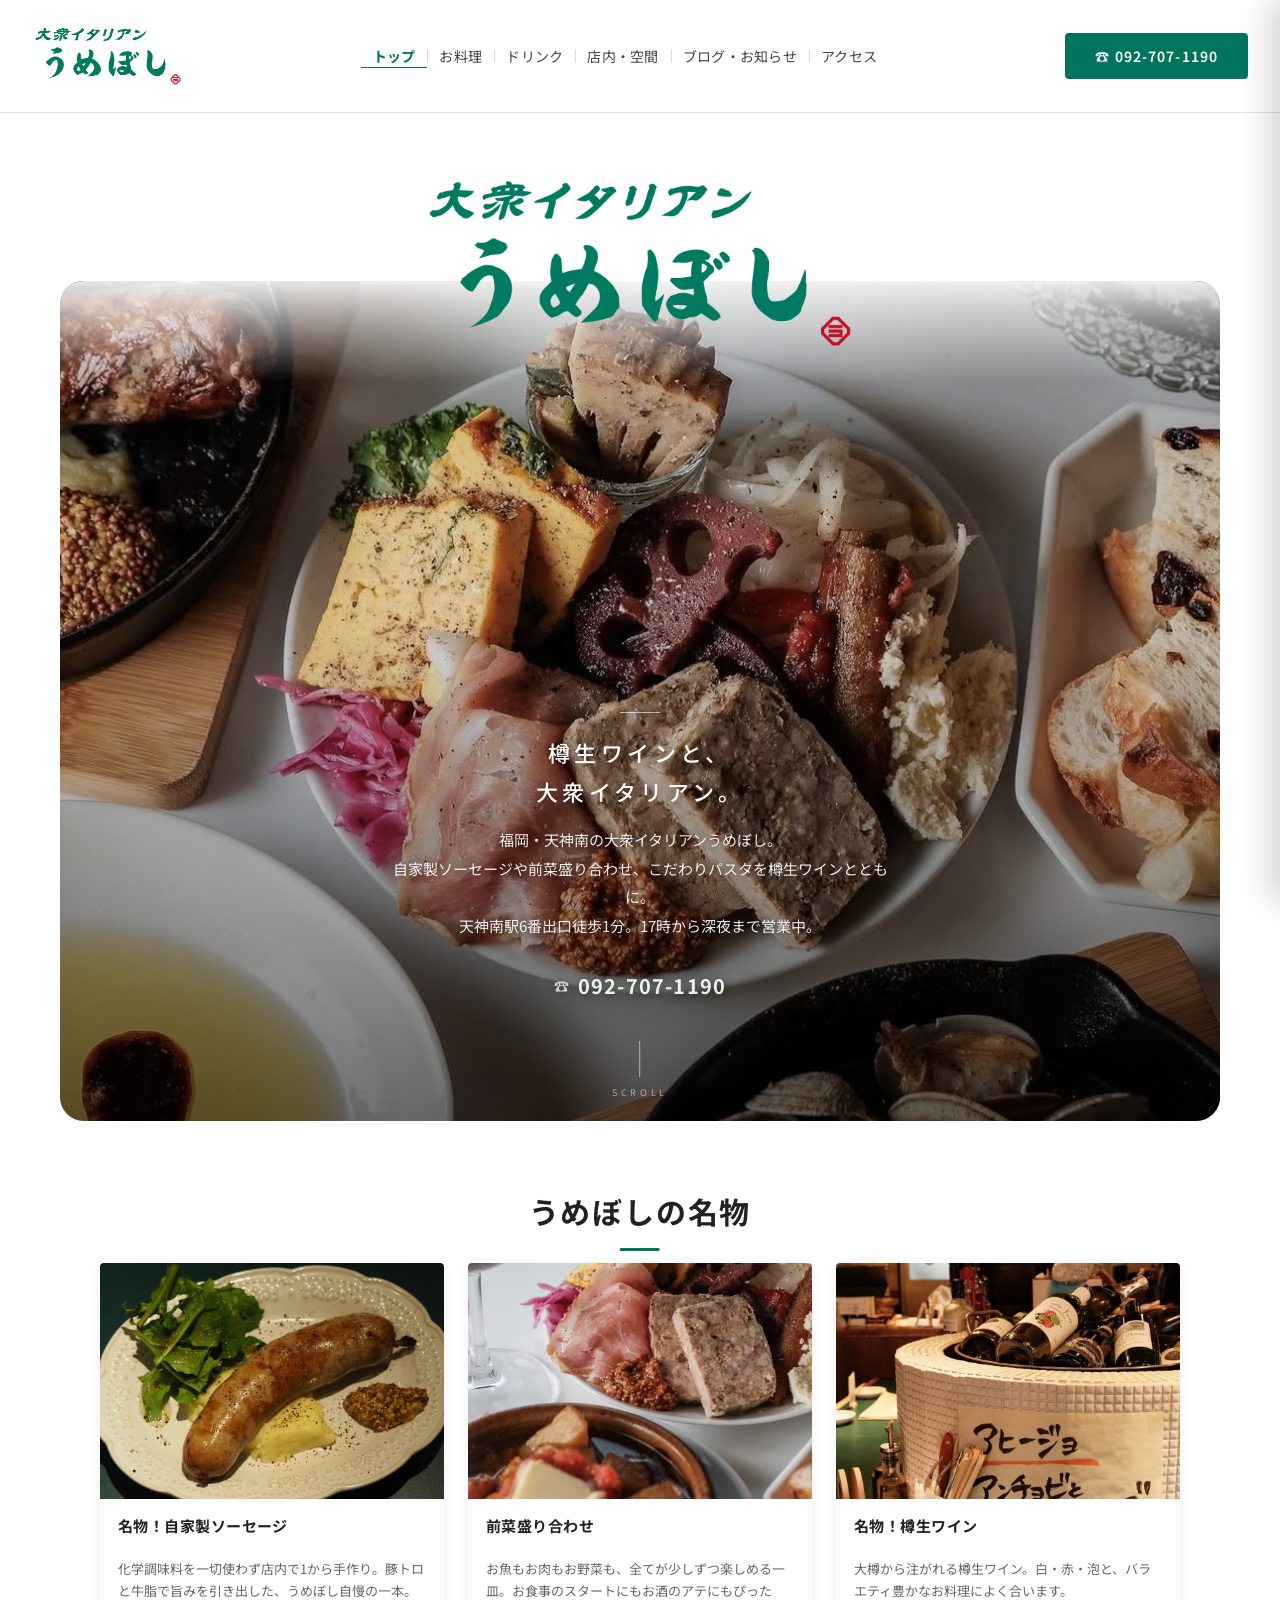
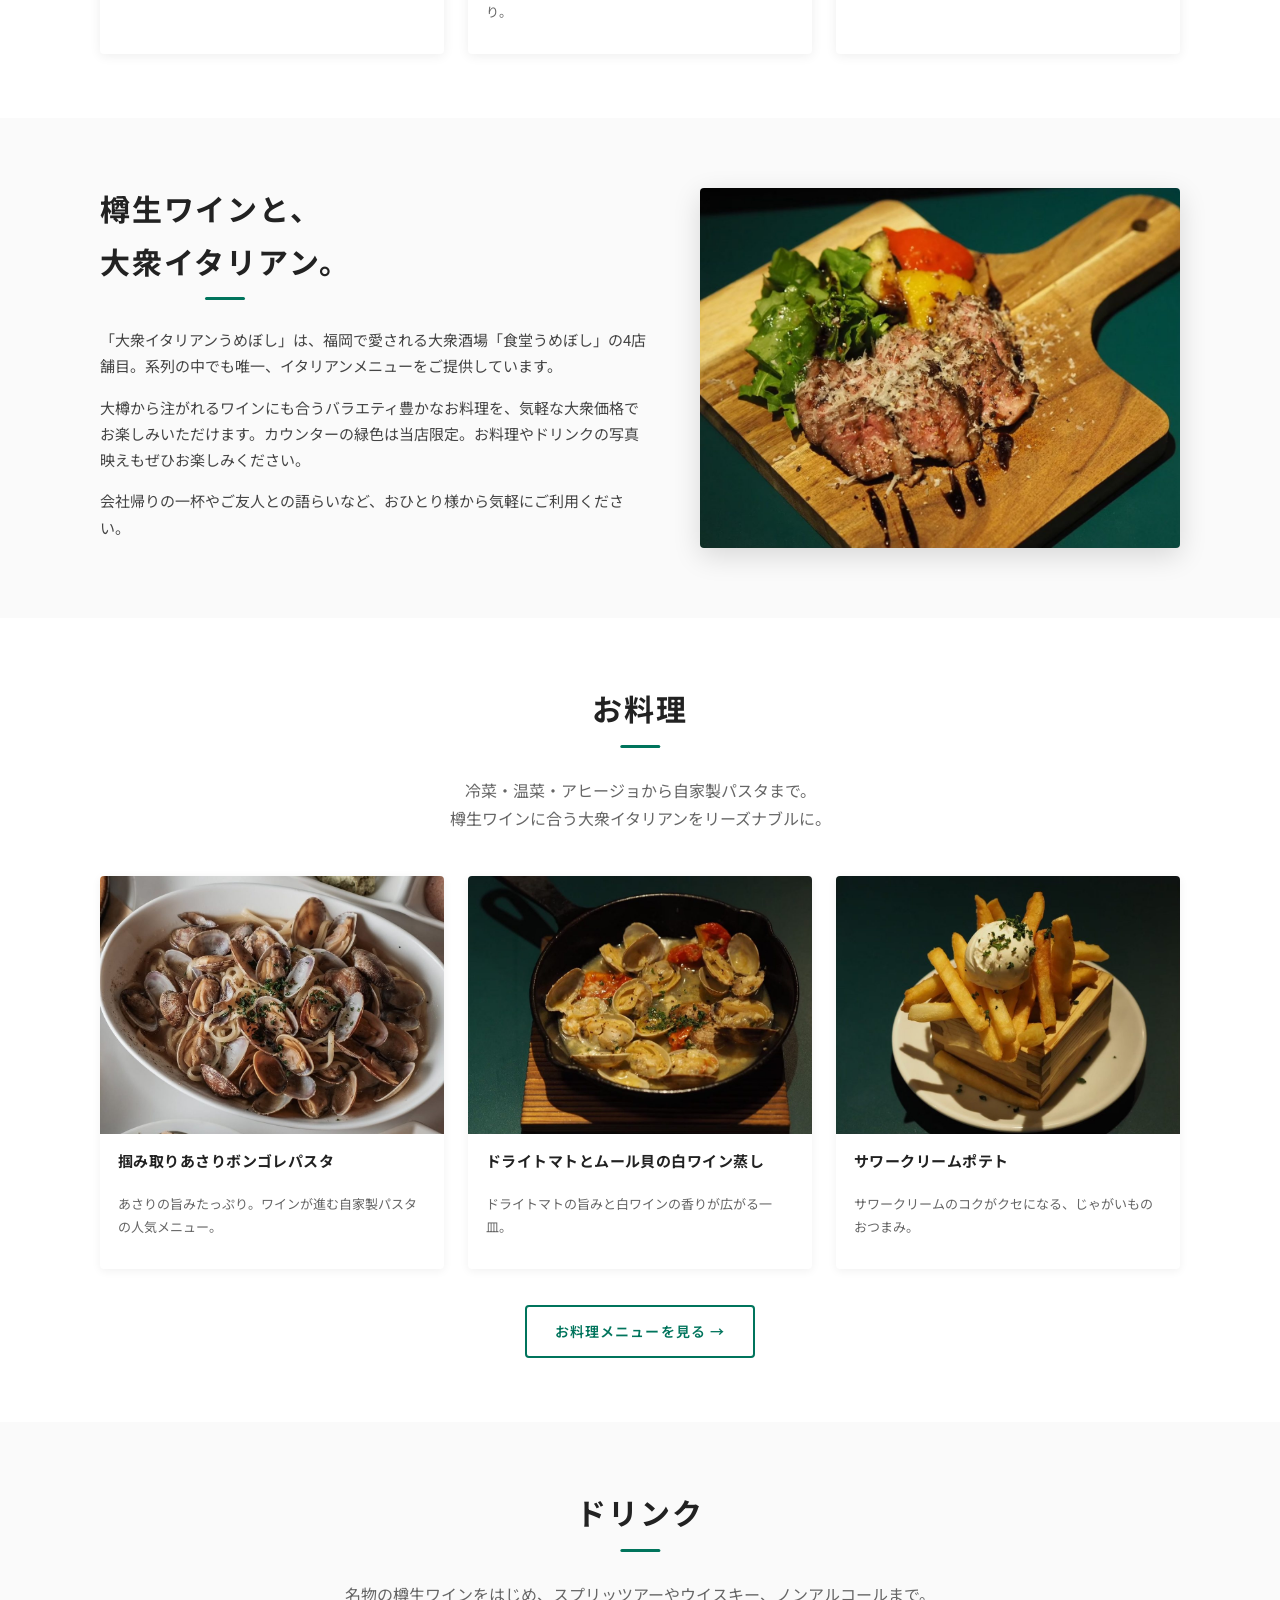
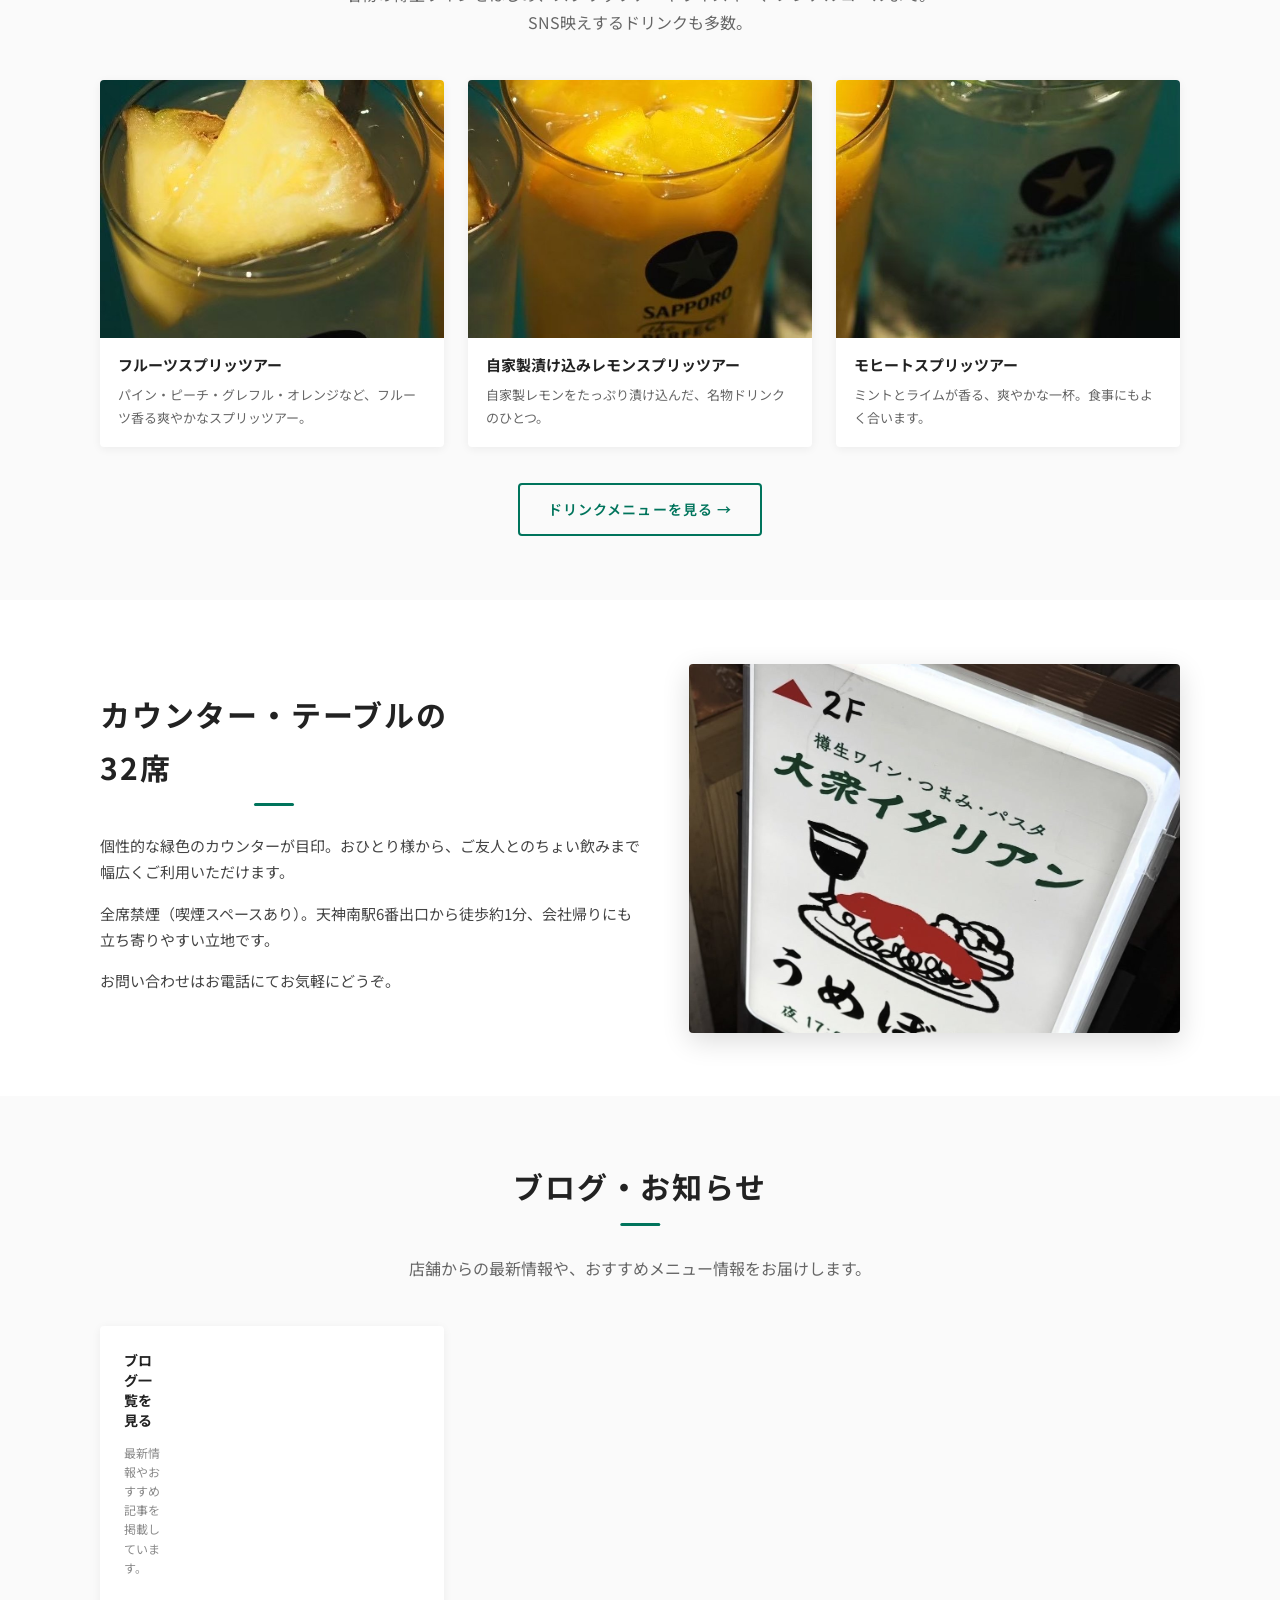
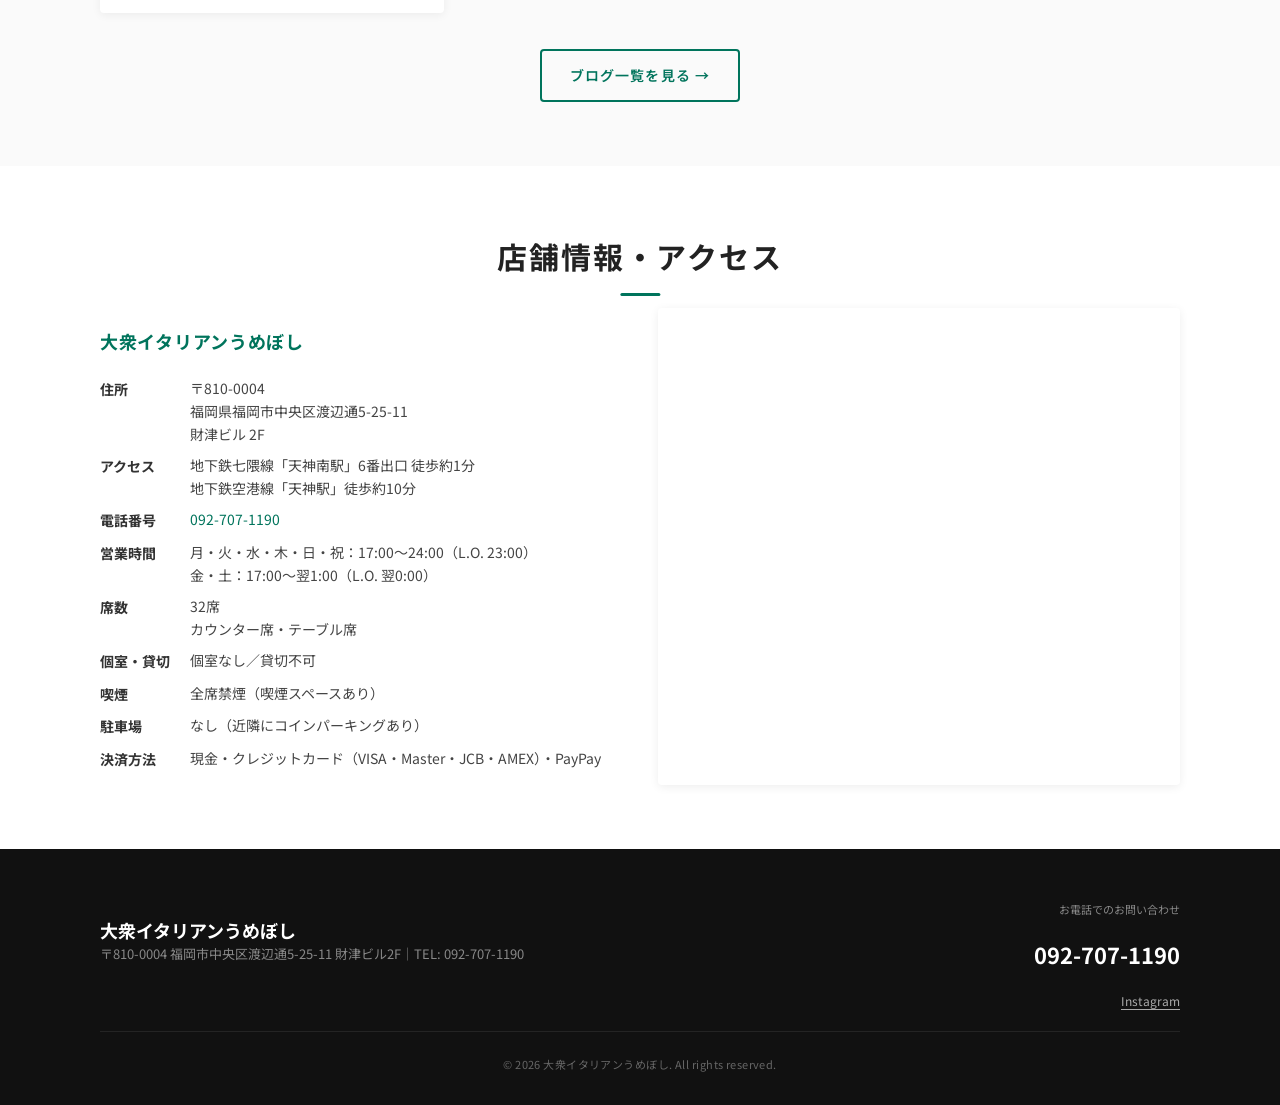
==== index.html @ 4cdc776a "大衆イタリアンうめぼし公式サイトを新規作成 umeboshi-siteのデザインを土台に、大衆イタリアンうめぼし（天神南）のサイトを構築。 tabelogとメニュー画像から店舗情報・フード/ドリンクメ" ====
<!DOCTYPE html>
<html lang="ja">
<head>
<meta charset="UTF-8">
<title>【公式】大衆イタリアンうめぼし｜天神南 樽生ワインと楽しむ大衆イタリアン</title>
<meta name="viewport" content="width=device-width, initial-scale=1">
<meta name="description" content="福岡・天神南の大衆イタリアン「大衆イタリアンうめぼし」。天神南駅6番出口徒歩1分。樽生ワインに合う自家製ソーセージや前菜盛り合わせ、パスタが自慢。17時から深夜まで営業。">
<link rel="icon" href="/images/itaume_icon.png">

<!-- Google Fonts -->
<link rel="preconnect" href="https://fonts.googleapis.com">
<link rel="preconnect" href="https://fonts.gstatic.com" crossorigin>
<link href="https://fonts.googleapis.com/css2?family=Noto+Sans+JP:wght@400;500;700&display=swap" rel="stylesheet">

<link rel="stylesheet" href="./style.css">

<!-- OGP -->
<meta property="og:type" content="website">
<meta property="og:site_name" content="大衆イタリアンうめぼし">
<meta property="og:title" content="【公式】大衆イタリアンうめぼし｜天神南 樽生ワインと楽しむ大衆イタリアン">
<meta property="og:description" content="福岡・天神南の大衆イタリアン。天神南駅6番出口徒歩1分。樽生ワインに合う自家製ソーセージや前菜盛り合わせ、パスタが自慢。">
<meta property="og:url" content="https://italian-umeboshi.com/">
<meta property="og:image" content="https://italian-umeboshi.com/images/hero-slide-1.jpg">
<meta name="twitter:card" content="summary_large_image">
<link rel="canonical" href="https://italian-umeboshi.com/">

<!-- 構造化データ -->
<script type="application/ld+json">
{
  "@context": "https://schema.org",
  "@type": "Restaurant",
  "name": "大衆イタリアンうめぼし",
  "image": "https://italian-umeboshi.com/images/hero-slide-1.jpg",
  "url": "https://italian-umeboshi.com/",
  "telephone": "092-707-1190",
  "servesCuisine": ["イタリアン","居酒屋","洋食","ワイン"],
  "priceRange": "￥￥",
  "hasMenu": "https://italian-umeboshi.com/menu.html",
  "acceptsReservations": false,
  "currenciesAccepted": "JPY",
  "paymentAccepted": "クレジットカード, PayPay, 現金",
  "smokingAllowed": false,
  "address": {
    "@type": "PostalAddress",
    "streetAddress": "渡辺通5-25-11 財津ビル 2F",
    "addressLocality": "福岡市中央区",
    "addressRegion": "福岡県",
    "postalCode": "810-0004",
    "addressCountry": "JP"
  },
  "openingHoursSpecification": [
    {
      "@type": "OpeningHoursSpecification",
      "dayOfWeek": ["Monday","Tuesday","Wednesday","Thursday","Sunday"],
      "opens": "17:00",
      "closes": "24:00"
    },
    {
      "@type": "OpeningHoursSpecification",
      "dayOfWeek": ["Friday","Saturday"],
      "opens": "17:00",
      "closes": "25:00"
    }
  ]
}
</script>

<script type="application/ld+json">
{
  "@context": "https://schema.org",
  "@type": "FAQPage",
  "mainEntity": [
    {
      "@type": "Question",
      "name": "大衆イタリアンうめぼしの営業時間は？",
      "acceptedAnswer": {
        "@type": "Answer",
        "text": "月・火・水・木・日・祝は17:00〜24:00（L.O. 23:00）、金・土は17:00〜翌1:00（L.O. 翌0:00）です。"
      }
    },
    {
      "@type": "Question",
      "name": "大衆イタリアンうめぼしはどこにありますか？",
      "acceptedAnswer": {
        "@type": "Answer",
        "text": "福岡市中央区渡辺通5-25-11 財津ビル2Fにあります。地下鉄七隈線「天神南駅」6番出口から徒歩約1分です。"
      }
    },
    {
      "@type": "Question",
      "name": "予約はできますか？",
      "acceptedAnswer": {
        "@type": "Answer",
        "text": "現在ネット予約は準備中です。お電話（092-707-1190）にてお問い合わせください。"
      }
    },
    {
      "@type": "Question",
      "name": "名物メニューは何ですか？",
      "acceptedAnswer": {
        "@type": "Answer",
        "text": "化学調味料を使わず店内で手作りする「自家製ソーセージ」、お魚もお肉もお野菜も楽しめる「前菜盛り合わせ」、樽から注がれる「樽生ワイン」が名物です。"
      }
    },
    {
      "@type": "Question",
      "name": "喫煙はできますか？",
      "acceptedAnswer": {
        "@type": "Answer",
        "text": "店内は全席禁煙ですが、喫煙スペースをご用意しています。"
      }
    },
    {
      "@type": "Question",
      "name": "駐車場はありますか？",
      "acceptedAnswer": {
        "@type": "Answer",
        "text": "専用駐車場のご用意はございません。近隣のコインパーキングをご利用ください。天神南駅から徒歩1分と公共交通機関が大変便利です。"
      }
    }
  ]
}
</script>

<!-- Google tag (gtag.js) -->
<script async src="https://www.googletagmanager.com/gtag/js?id=G-XXXXXXXXXX"></script>
<script>
  window.dataLayer = window.dataLayer || [];
  function gtag(){dataLayer.push(arguments);}
  gtag('js', new Date());
  gtag('config', 'G-XXXXXXXXXX');
</script>
</head>

<body class="is-home" data-page="home">
<div id="top"></div>

<div id="shared-header"></div>

<main id="main">

  <!-- メインビジュアル -->
  <section class="hero">

    <div class="hero-brand">
      <h1 class="hero-logo">
        <img src="./images/itaume_logo.png" alt="大衆イタリアンうめぼし" class="hero-logo-img">
      </h1>
    </div>

    <div class="hero-visual">
      <div class="hero-slides" aria-hidden="true">
        <div class="hero-slide hero-slide-1 is-active"></div>
        <div class="hero-slide hero-slide-2"></div>
        <div class="hero-slide hero-slide-3"></div>
      </div>

      <div class="hero-visual-content">
        <div class="hero-rule" aria-hidden="true"></div>
        <p class="hero-catch">樽生ワインと、<br>大衆イタリアン。</p>
        <p class="hero-desc">福岡・天神南の大衆イタリアンうめぼし。<br>自家製ソーセージや前菜盛り合わせ、こだわりパスタを樽生ワインとともに。<br>天神南駅6番出口徒歩1分。17時から深夜まで営業中。</p>
        <div class="hero-actions">
          <a href="tel:0927071190" class="hero-btn-tel">
            <span class="hero-btn-tel__icon">☎</span>092-707-1190
          </a>
        </div>
      </div>

      <a href="#topics" class="scroll-indicator" aria-label="次のセクションへ">
        <span class="scroll-indicator__line"></span>
        <span class="scroll-indicator__text">SCROLL</span>
      </a>
    </div>

  </section>

  <!-- トピックス -->
  <section id="topics" class="section topics">
    <div class="section-inner">
      <h2 class="section-title">うめぼしの名物</h2>
      <div class="topics-grid">
        <article class="topic-card">
          <div class="topic-image topic-image-1"></div>
          <h3>名物！自家製ソーセージ</h3>
          <p>化学調味料を一切使わず店内で1から手作り。豚トロと牛脂で旨みを引き出した、うめぼし自慢の一本。</p>
        </article>
        <article class="topic-card">
          <div class="topic-image topic-image-2"></div>
          <h3>前菜盛り合わせ</h3>
          <p>お魚もお肉もお野菜も、全てが少しずつ楽しめる一皿。お食事のスタートにもお酒のアテにもぴったり。</p>
        </article>
        <article class="topic-card">
          <div class="topic-image topic-image-3"></div>
          <h3>名物！樽生ワイン</h3>
          <p>大樽から注がれる樽生ワイン。白・赤・泡と、バラエティ豊かなお料理によく合います。</p>
        </article>
      </div>
    </div>
  </section>

  <!-- コンセプト -->
  <section id="concept" class="section concept">
    <div class="section-inner concept-inner">
      <div class="concept-text">
        <h2 class="section-title" style="text-align:left; left:auto; transform:none;">
          樽生ワインと、<br>大衆イタリアン。
        </h2>
        <p>「大衆イタリアンうめぼし」は、福岡で愛される大衆酒場「食堂うめぼし」の4店舗目。系列の中でも唯一、イタリアンメニューをご提供しています。</p>
        <p>大樽から注がれるワインにも合うバラエティ豊かなお料理を、気軽な大衆価格でお楽しみいただけます。カウンターの緑色は当店限定。お料理やドリンクの写真映えもぜひお楽しみください。</p>
        <p>会社帰りの一杯やご友人との語らいなど、おひとり様から気軽にご利用ください。</p>
      </div>
      <div class="concept-image concept-main-image"></div>
    </div>
  </section>

  <!-- お料理 -->
  <section id="menu" class="section menu">
    <div class="section-inner">
      <h2 class="section-title">お料理</h2>
      <p class="section-lead">冷菜・温菜・アヒージョから自家製パスタまで。<br>樽生ワインに合う大衆イタリアンをリーズナブルに。</p>

      <div class="menu-grid">
        <article class="menu-card">
          <div class="menu-image menu-image-1"></div>
          <h3>掴み取りあさりボンゴレパスタ</h3>
          <p>あさりの旨みたっぷり。ワインが進む自家製パスタの人気メニュー。</p>
        </article>
        <article class="menu-card">
          <div class="menu-image menu-image-2"></div>
          <h3>ドライトマトとムール貝の白ワイン蒸し</h3>
          <p>ドライトマトの旨みと白ワインの香りが広がる一皿。</p>
        </article>
        <article class="menu-card">
          <div class="menu-image menu-image-3"></div>
          <h3>サワークリームポテト</h3>
          <p>サワークリームのコクがクセになる、じゃがいものおつまみ。</p>
        </article>
      </div>

      <div class="more-link">
        <a href="./menu.html" class="btn-secondary">お料理メニューを見る →</a>
      </div>
    </div>
  </section>

  <!-- ドリンク -->
  <section id="drink" class="section drink">
    <div class="section-inner">
      <h2 class="section-title">ドリンク</h2>
      <p class="section-lead">名物の樽生ワインをはじめ、スプリッツアーやウイスキー、ノンアルコールまで。<br>SNS映えするドリンクも多数。</p>

      <div class="drink-grid">
        <article class="drink-card">
          <div class="drink-image drink-image-1"></div>
          <h3>フルーツスプリッツアー</h3>
          <p>パイン・ピーチ・グレフル・オレンジなど、フルーツ香る爽やかなスプリッツアー。</p>
        </article>
        <article class="drink-card">
          <div class="drink-image drink-image-2"></div>
          <h3>自家製漬け込みレモンスプリッツアー</h3>
          <p>自家製レモンをたっぷり漬け込んだ、名物ドリンクのひとつ。</p>
        </article>
        <article class="drink-card">
          <div class="drink-image drink-image-3"></div>
          <h3>モヒートスプリッツアー</h3>
          <p>ミントとライムが香る、爽やかな一杯。食事にもよく合います。</p>
        </article>
      </div>

      <div class="more-link">
        <a href="./drink.html" class="btn-secondary">ドリンクメニューを見る →</a>
      </div>
    </div>
  </section>

  <!-- 店内・空間 -->
  <section id="space" class="section space">
    <div class="section-inner space-inner">
      <div class="space-text">
        <h2 class="section-title" style="text-align:left; left:auto; transform:none;">
          カウンター・テーブルの<br>32席
        </h2>
        <p>個性的な緑色のカウンターが目印。おひとり様から、ご友人とのちょい飲みまで幅広くご利用いただけます。</p>
        <p>全席禁煙（喫煙スペースあり）。天神南駅6番出口から徒歩約1分、会社帰りにも立ち寄りやすい立地です。</p>
        <p>お問い合わせはお電話にてお気軽にどうぞ。</p>
      </div>
      <div class="space-image space-main-image"></div>
    </div>
  </section>

  <!-- ブログ・お知らせ -->
  <section id="blog" class="section blog">
    <div class="section-inner">
      <h2 class="section-title">ブログ・お知らせ</h2>
      <p class="section-lead">店舗からの最新情報や、おすすめメニュー情報をお届けします。</p>

      <div class="blog-grid" id="blog-latest-grid">
        <article class="blog-card">
          <a href="./blog/index.html">
            <div class="blog-body" style="padding:24px;">
              <h3 class="blog-title">ブログ一覧を見る</h3>
              <p class="blog-excerpt">最新情報やおすすめ記事を掲載しています。</p>
            </div>
          </a>
        </article>
      </div>

      <div class="more-link">
        <a href="./blog/index.html" class="btn-secondary">ブログ一覧を見る →</a>
      </div>
    </div>
  </section>

  <div id="shared-bottom"></div>

  <a href="#top" class="page-top" aria-label="ページの先頭へ"><svg xmlns="http://www.w3.org/2000/svg" width="22" height="22" viewBox="0 0 24 24" fill="none" stroke="currentColor" stroke-width="2.5" stroke-linecap="round" stroke-linejoin="round"><polyline points="18 15 12 9 6 15"/></svg></a>

</main>

<script src="./common.js"></script>
<script>
/* ヒーロー スライドショー */
(function () {
  const slides = document.querySelectorAll('.hero-slide');
  if (slides.length < 2) return;
  let current = 0;
  setInterval(function () {
    slides[current].classList.remove('is-active');
    current = (current + 1) % slides.length;
    slides[current].classList.add('is-active');
  }, 5000);
})();

/* トップ：ブログ最新3件を自動表示 */
(function () {
  const grid = document.getElementById('blog-latest-grid');
  if (!grid) return;

  function esc(s) {
    return String(s ?? '').replaceAll('&','&amp;').replaceAll('<','&lt;')
      .replaceAll('>','&gt;').replaceAll('"','&quot;').replaceAll("'","&#39;");
  }
  function fmtDate(d) {
    const m = String(d || '').match(/^(\d{4})-(\d{2})-(\d{2})$/);
    return m ? `${m[1]}.${m[2]}.${m[3]}` : esc(d || '');
  }

  fetch('./blog/posts.json', { cache: 'no-store' })
    .then(r => { if (!r.ok) throw new Error(); return r.json(); })
    .then(data => {
      const posts = data.posts ?? data;
      if (!Array.isArray(posts) || posts.length === 0) throw new Error();
      posts.sort((a, b) => String(b.date || '').localeCompare(String(a.date || '')));
      const top3 = posts.slice(0, 3);
      grid.innerHTML = '';
      top3.forEach(p => {
        const img = p.image ? String(p.image).replace(/^\.\.\//, './') : '';
        const bg  = img ? `background-image:url('${esc(img)}');` : 'background:#f0f0f0;';
        const el  = document.createElement('article');
        el.className = 'blog-card';
        el.innerHTML = `
          <a href="./blog/posts/post.html#${encodeURIComponent(p.slug)}">
            <div class="blog-image" style="${bg}"></div>
            <div class="blog-body">
              <time class="blog-date" datetime="${esc(p.date)}">${fmtDate(p.date)}</time>
              <h3 class="blog-title">${esc(p.title)}</h3>
              <p class="blog-excerpt">${esc(p.excerpt)}</p>
            </div>
          </a>`;
        grid.appendChild(el);
      });
    })
    .catch(() => {
      grid.innerHTML = `
        <article class="blog-card">
          <a href="./blog/index.html">
            <div class="blog-body" style="padding:24px;">
              <h3 class="blog-title">ブログ一覧を見る</h3>
              <p class="blog-excerpt">最新情報やおすすめ記事を掲載しています。</p>
            </div>
          </a>
        </article>`;
    });
})();
</script>

</body>
</html>
---- style.css ----
/* --------------- reset & base --------------- */

:root {
  --header-h: 112px;

  /* ===== THEME COLOR (大衆イタリアンうめぼし / Italian Green) ===== */
  --primary:        #00745c;
  --primary-hover:  #00543f;
  --primary-soft:   #eaf5f1;
  --primary-ink:    #fff;
  --gold:           #a3172f;
  --gold-soft:      #fbecef;
}

*,
*::before,
*::after { box-sizing: border-box; }

html { scroll-behavior: smooth; }

body {
  margin: 0;
  font-family: "Noto Sans JP", "Hiragino Sans", "Yu Gothic", sans-serif;
  color: #222;
  background-color: #fafafa;
  line-height: 1.75;
}

img {
  max-width: 100%;
  height: auto;
  display: block;
}

a { color: inherit; text-decoration: none; }

ul { margin: 0; padding: 0; list-style: none; }

h1, h2, h3, h4 {
  margin: 0;
  font-weight: 700;
}


/* --------------- layout helpers --------------- */

.section {
  padding: 64px 16px;
  scroll-margin-top: var(--header-h);
}

body.is-home .section {
  opacity: 0;
  transform: translateY(20px);
  transition: opacity .65s ease, transform .65s ease;
  will-change: opacity, transform;
}

body.is-home .section.is-inview {
  opacity: 1;
  transform: translateY(0);
}

body:not(.is-home) .section {
  opacity: 1;
  transform: none;
  transition: none;
}

@media (prefers-reduced-motion: reduce) {
  .section {
    opacity: 1;
    transform: none;
    transition: none;
  }
}

.section-inner {
  max-width: 1080px;
  margin: 0 auto;
}

.section-title {
  font-size: 30px;
  letter-spacing: 0.06em;
  text-align: center;
  margin-bottom: 12px;
  position: relative;
  display: inline-block;
  left: 50%;
  transform: translateX(-50%);
}

.section-title::after {
  content: "";
  display: block;
  width: 40px;
  height: 3px;
  background: var(--primary);
  margin: 10px auto 0;
  border-radius: 2px;
}

.section-lead {
  text-align: center;
  margin-bottom: 44px;
  color: #666;
}


/* --------------- buttons --------------- */

.btn-primary,
.btn-secondary {
  display: inline-block;
  padding: 12px 28px;
  border-radius: 4px;
  font-size: 14px;
  letter-spacing: 0.08em;
  border: 2px solid transparent;
  transition: all 0.2s ease;
  white-space: nowrap;
  font-weight: 600;
}

.btn-primary {
  background-color: var(--primary);
  color: #fff;
  border-color: var(--primary);
}

.btn-primary:hover {
  background-color: var(--primary-hover);
  border-color: var(--primary-hover);
}

.btn-secondary {
  background-color: transparent;
  color: var(--primary);
  border-color: var(--primary);
}

.btn-secondary:hover {
  background-color: var(--primary-soft);
}


/* --------------- page top button --------------- */

.page-top {
  position: fixed;
  right: 18px;
  bottom: calc(18px + env(safe-area-inset-bottom, 0px));
  width: 48px;
  height: 48px;
  border-radius: 4px;
  display: grid;
  place-items: center;
  background: var(--primary);
  color: #fff;
  border: 1px solid var(--primary);
  box-shadow: 0 4px 14px rgba(165,32,32,0.3);
  line-height: 0;
  z-index: 900;
  opacity: 0;
  transform: translateY(10px);
  pointer-events: none;
  transition: opacity .18s ease, transform .18s ease;
}

.page-top.is-show {
  opacity: 1;
  transform: translateY(0);
  pointer-events: auto;
}

.page-top:hover { background: var(--primary-hover); }


/* --------------- header --------------- */

.site-header {
  position: sticky;
  top: 0;
  left: 0;
  width: 100%;
  z-index: 1000;
  background: #fff;
  color: #222;
  box-shadow: 0 1px 0 rgba(0,0,0,0.10);
}

.header-inner {
  width: 100%;
  padding: 16px 32px;
  display: flex;
  align-items: center;
  justify-content: space-between;
  gap: 24px;
}

.header-brand { flex-shrink: 0; }

.site-logo {
  display: flex;
  align-items: center;
  line-height: 1;
}

.site-logo-img {
  height: 80px;
  width: auto;
  display: block;
}

.header-right {
  display: flex;
  align-items: center;
  gap: 16px;
  flex-shrink: 0;
}

.header-cta {
  display: flex;
  flex-direction: column;
  align-items: flex-end;
  gap: 5px;
}

.header-reserve {
  font-size: 14px;
  text-align: center;
  transition: min-width 0.35s ease, padding 0.3s ease;
}

.header-tel-link {
  font-size: 12px;
  font-weight: 700;
  color: var(--primary);
  letter-spacing: 0.04em;
}

.global-nav {
  flex: 1;
  display: flex;
  justify-content: center;
  align-items: center;
  overflow: hidden;
  transition: opacity 0.25s ease, max-width 0.35s ease;
  max-width: 800px;
}

.global-nav ul {
  display: flex;
  flex-wrap: nowrap;
  align-items: stretch;
  height: 100%;
  gap: 0;
  padding: 0;
  margin: 0;
  list-style: none;
}

.global-nav li {
  display: flex;
  align-items: stretch;
  position: relative;
}

.global-nav li + li::before {
  content: '';
  position: absolute;
  left: 0;
  top: 50%;
  transform: translateY(-50%);
  width: 1px;
  height: 12px;
  background: #d8d8d8;
}

.global-nav a {
  display: flex;
  align-items: center;
  padding: 0 12px;
  height: 100%;
  font-size: 14px;
  color: #444;
  letter-spacing: 0.02em;
  white-space: nowrap;
  text-align: center;
  position: relative;
  transition: color 0.2s;
}

.global-nav a::after {
  content: '';
  position: absolute;
  bottom: -1px;
  left: 0;
  width: 100%;
  height: 2px;
  background: var(--primary);
  transform: scaleX(0);
  transform-origin: left center;
  transition: transform 0.25s ease;
}

.global-nav a:hover { color: var(--primary); }
.global-nav a:hover::after { transform: scaleX(1); }

.global-nav a[aria-current] {
  color: var(--primary);
  font-weight: 700;
}
.global-nav a[aria-current]::after { transform: scaleX(1); }

.header-only-desktop { display: block; }
.global-nav.header-only-desktop { display: flex; }

.nav-toggle {
  display: none !important;
  width: 40px;
  height: 36px;
  padding: 0;
  border-radius: 4px;
  border: 1px solid #ddd;
  background: transparent;
  flex-direction: column;
  align-items: center;
  justify-content: center;
  gap: 5px;
  -webkit-tap-highlight-color: transparent;
  appearance: none;
  -webkit-appearance: none;
  cursor: pointer;
}

.nav-toggle__bar {
  width: 20px;
  height: 2px;
  background: #333;
  border-radius: 2px;
  margin: 0 !important;
}

@media (max-width: 900px) {
  .nav-toggle { display: flex !important; }
}


/* --------------- drawer --------------- */

.drawer-overlay {
  position: fixed;
  inset: 0;
  background: rgba(0,0,0,0.5);
  opacity: 0;
  pointer-events: none;
  transition: opacity .22s ease;
  z-index: 999;
}

.drawer {
  position: fixed;
  top: 0;
  right: 0;
  height: 100dvh;
  width: min(84vw, 360px);
  background: #fff;
  transform: translateX(100%);
  transition: transform .22s ease;
  z-index: 1001;
  padding: 18px 18px 22px;
  overflow-y: auto;
  -webkit-overflow-scrolling: touch;
  box-shadow: -10px 0 30px rgba(0,0,0,0.18);
}

.drawer.is-open { transform: translateX(0); }
.drawer-overlay.is-open { opacity: 1; pointer-events: auto; }

.drawer-close {
  appearance: none;
  -webkit-appearance: none;
  background: transparent;
  border: 0;
  font-size: 32px;
  line-height: 1;
  cursor: pointer;
  margin-left: auto;
  display: block;
  color: #333;
}

.drawer nav ul { padding: 18px 8px 8px; }

.drawer nav a {
  display: block;
  padding: 14px 8px;
  border-bottom: 1px solid #f0f0f0;
  color: #222;
  font-size: 15px;
  letter-spacing: 0.04em;
}

.drawer nav a:hover { color: var(--primary); }


/* --------------- hero --------------- */

.hero { background: #fff; }

.hero-brand {
  background: transparent;
  text-align: center;
  padding: clamp(24px, 4vh, 48px) 20px 0;
  position: relative;
  z-index: 3;
}

.hero-logo { margin: 0; line-height: 1; }

.hero-logo-img {
  width: clamp(200px, 35vw, 440px);
  height: auto;
  display: inline-block;
}

.hero-visual {
  position: relative;
  height: calc(100vh - 60px);
  min-height: 480px;
  margin-top: clamp(-100px, -8vw, -40px);
  margin-left: clamp(16px, 5vw, 60px);
  margin-right: clamp(16px, 5vw, 60px);
  border-radius: 24px;
  overflow: hidden;
  z-index: 1;
}

.hero-slides {
  position: absolute;
  inset: 0;
  z-index: 0;
}

.hero-slide {
  position: absolute;
  inset: 0;
  background-size: cover;
  background-position: center;
  opacity: 0;
  transition: opacity 1.6s ease;
}

.hero-slide.is-active { opacity: 1; }

.hero-slide-1 { background-image: url("./images/hero-slide-1.jpg"); background-position: center 15%; }
.hero-slide-2 { background-image: url("./images/hero-slide-2.jpg"); }
.hero-slide-3 { background-image: url("./images/hero-slide-3.jpg"); background-position: center 20%; }

.hero-visual::before {
  content: "";
  position: absolute;
  inset: 0;
  background: linear-gradient(
    to bottom,
    rgba(0,0,0,0.15) 0%,
    rgba(0,0,0,0.10) 40%,
    rgba(0,0,0,0.55) 100%
  );
  z-index: 1;
  pointer-events: none;
}

.hero-visual::after {
  content: "";
  position: absolute;
  top: 0;
  left: 0;
  right: 0;
  height: clamp(60px, 10vw, 100px);
  background: linear-gradient(to bottom, rgba(255,255,255,0.90) 0%, transparent 100%);
  z-index: 2;
  pointer-events: none;
}

.hero-visual-content {
  position: absolute;
  left: 50%;
  bottom: 14%;
  transform: translateX(-50%);
  width: 100%;
  max-width: 560px;
  padding: 0 20px;
  text-align: center;
  color: #fff;
  z-index: 3;
}

.hero-rule {
  width: 40px;
  height: 1px;
  background: rgba(255,255,255,0.60);
  margin: 0 auto 20px;
}

.hero-catch {
  font-size: clamp(16px, 2.5vw, 22px);
  font-weight: 500;
  letter-spacing: 0.20em;
  color: #fff;
  margin: 0 0 16px;
  text-shadow: 0 1px 10px rgba(0,0,0,0.5);
}

.hero-desc {
  font-size: clamp(13px, 1.6vw, 15px);
  color: rgba(255,255,255,0.92);
  margin: 0 0 28px;
  line-height: 1.9;
  text-shadow: 0 1px 6px rgba(0,0,0,0.45);
}

.hero-actions {
  display: flex;
  flex-direction: column;
  align-items: center;
  gap: 14px;
}

.hero-btn-reserve {
  display: inline-flex;
  align-items: center;
  justify-content: center;
  min-width: 260px;
  padding: 15px 36px;
  background: var(--primary);
  color: #fff;
  font-size: 15px;
  font-weight: 700;
  letter-spacing: 0.10em;
  border: 2px solid var(--primary);
  border-radius: 2px;
  transition: background 0.2s, transform 0.15s;
}

.hero-btn-reserve:hover {
  background: var(--primary-hover);
  border-color: var(--primary-hover);
  transform: translateY(-2px);
}

.hero-btn-tel {
  display: inline-flex;
  align-items: center;
  gap: 8px;
  font-size: 20px;
  font-weight: 700;
  color: #fff;
  letter-spacing: 0.06em;
  text-shadow: 0 1px 8px rgba(0,0,0,0.5);
  opacity: 0.90;
  transition: opacity 0.15s;
}

.hero-btn-tel:hover { opacity: 1; }
.hero-btn-tel__icon { font-size: 15px; opacity: 0.8; }

.scroll-indicator {
  position: absolute;
  left: 50%;
  bottom: calc(20px + env(safe-area-inset-bottom, 0px));
  transform: translateX(-50%);
  display: flex;
  flex-direction: column;
  align-items: center;
  gap: 8px;
  color: #fff;
  text-decoration: none;
  z-index: 3;
}

.scroll-indicator__line {
  display: block;
  width: 1px;
  height: 36px;
  background: rgba(255,255,255,0.55);
  animation: scrollLine 2s ease-in-out infinite;
  transform-origin: top;
}

@keyframes scrollLine {
  0%   { transform: scaleY(0); opacity: 0; }
  50%  { transform: scaleY(1); opacity: 1; }
  100% { transform: scaleY(1); opacity: 0; }
}

.scroll-indicator__text {
  font-size: 9px;
  letter-spacing: 0.4em;
  opacity: 0.55;
}


/* --------------- topics --------------- */

.topics { background-color: #fff; }

.topics-grid {
  display: grid;
  grid-template-columns: repeat(3, minmax(0, 1fr));
  gap: 24px;
}

.topic-card {
  background-color: #fff;
  border-radius: 4px;
  box-shadow: 0 2px 12px rgba(0,0,0,0.07);
  overflow: hidden;
  display: flex;
  flex-direction: column;
  transition: transform 0.2s ease, box-shadow 0.2s ease;
}

.topic-card:hover {
  transform: translateY(-4px);
  box-shadow: 0 8px 24px rgba(0,0,0,0.12);
}

.topic-image {
  aspect-ratio: 16 / 11;
  background-size: cover;
  background-position: center;
}

.topic-image-1 { background-image: url("./images/topics-card-1.jpg"); }
.topic-image-2 { background-image: url("./images/topics-card-2.jpg"); }
.topic-image-3 { background-image: url("./images/topics-card-3.jpg"); }

.topic-card h3 {
  font-size: 15px;
  padding: 14px 18px 6px;
  letter-spacing: 0.03em;
}

.topic-card p {
  font-size: 13px;
  padding: 0 18px 18px;
  color: #666;
  line-height: 1.65;
}


/* --------------- concept --------------- */

.concept { background-color: #fafafa; }

.concept-inner {
  display: grid;
  grid-template-columns: 1.15fr 1fr;
  gap: 48px;
  align-items: center;
}

.concept-text p {
  margin-bottom: 14px;
  color: #444;
  font-size: 15px;
}

.concept-image {
  border-radius: 4px;
  aspect-ratio: 4 / 3;
  background-size: cover;
  background-position: center;
  box-shadow: 0 8px 28px rgba(0,0,0,0.14);
}

.concept-main-image { background-image: url("./images/concept-main.jpg"); }


/* --------------- menu --------------- */

.menu { background-color: #fff; }

.menu-grid {
  display: grid;
  grid-template-columns: repeat(3, minmax(0, 1fr));
  gap: 24px;
}

.menu-card {
  background-color: #fff;
  border-radius: 4px;
  overflow: hidden;
  box-shadow: 0 2px 10px rgba(0,0,0,0.06);
  transition: transform 0.2s, box-shadow 0.2s;
}

.menu-card:hover {
  transform: translateY(-4px);
  box-shadow: 0 8px 22px rgba(0,0,0,0.12);
}

.menu-image {
  aspect-ratio: 4 / 3;
  background-size: cover;
  background-position: center;
}

.menu-image-1 { background-image: url("./images/menu-card-1.jpg"); }
.menu-image-2 { background-image: url("./images/menu-card-2.jpg"); }
.menu-image-3 { background-image: url("./images/menu-card-3.jpg"); }

.menu-card h3 {
  font-size: 15px;
  padding: 14px 18px 6px;
  letter-spacing: 0.03em;
}

.menu-card p {
  font-size: 13px;
  padding: 0 18px 18px;
  color: #666;
}


/* --------------- drink --------------- */

.drink { background-color: #fafafa; }

.drink-grid {
  display: grid;
  grid-template-columns: repeat(3, minmax(0, 1fr));
  gap: 24px;
}

.drink-card {
  background-color: #fff;
  border-radius: 4px;
  overflow: hidden;
  box-shadow: 0 2px 10px rgba(0,0,0,0.06);
  transition: transform 0.2s;
}

.drink-card:hover { transform: translateY(-3px); }

.drink-image {
  aspect-ratio: 4 / 3;
  background-size: cover;
  background-position: center;
}

.drink-image-1 { background-image: url("./images/drink-card-1.jpg"); }
.drink-image-2 { background-image: url("./images/drink-card-2.jpg"); }
.drink-image-3 { background-image: url("./images/drink-card-3.jpg"); }

.drink-card h3 {
  font-size: 15px;
  padding: 14px 18px 6px;
  margin: 0;
}

.drink-card p {
  font-size: 13px;
  padding: 0 18px 18px;
  color: #666;
  margin: 0;
}


/* --------------- space --------------- */

.space { background-color: #fff; }

.space-inner {
  display: grid;
  grid-template-columns: 1.1fr 1fr;
  gap: 48px;
  align-items: center;
}

.space-text p {
  margin-bottom: 14px;
  color: #444;
  font-size: 15px;
}

.space-image {
  border-radius: 4px;
  aspect-ratio: 4 / 3;
  background-size: cover;
  background-position: center;
  box-shadow: 0 8px 28px rgba(0,0,0,0.14);
}

.space-main-image { background-image: url("./images/space-main.jpg"); }


/* --------------- blog --------------- */

.blog { background-color: #fafafa; }

.blog-grid {
  display: grid;
  grid-template-columns: repeat(3, minmax(0, 1fr));
  gap: 24px;
}

.blog-card {
  border-radius: 4px;
  overflow: hidden;
  box-shadow: 0 2px 10px rgba(0,0,0,0.06);
  background: #fff;
  transition: transform 0.2s, box-shadow 0.2s;
}

.blog-card:hover {
  transform: translateY(-4px);
  box-shadow: 0 8px 22px rgba(0,0,0,0.12);
}

.blog-card a { display: block; color: inherit; }

.blog-image {
  width: 100%;
  aspect-ratio: 16 / 9;
  background-size: cover;
  background-position: center;
  background-repeat: no-repeat;
}

.blog-body { padding: 14px 16px 18px; }

.blog-date {
  font-size: 11px;
  color: #999;
  letter-spacing: 0.06em;
  display: block;
  margin-bottom: 6px;
}

.blog-title {
  font-size: 14px;
  font-weight: 700;
  line-height: 1.5;
  margin-bottom: 6px;
}

.blog-excerpt {
  font-size: 12px;
  color: #777;
  line-height: 1.65;
}

#blogList .blog-card a {
  display: grid;
  grid-template-columns: 88px 1fr;
  gap: 14px;
  align-items: start;
}

#blogList .blog-card .blog-image {
  width: 88px;
  height: 88px;
  aspect-ratio: 1 / 1;
  border-radius: 4px;
}

#blogList .blog-card .blog-body { padding: 0; }
#blogList .blog-title { font-size: 15px; }
#blogList .blog-excerpt { font-size: 13px; }

#blog-latest-grid .blog-card a {
  display: grid;
  grid-template-columns: 88px 1fr;
  gap: 14px;
  align-items: start;
}

#blog-latest-grid .blog-card .blog-image {
  width: 88px;
  height: 88px;
  aspect-ratio: 1 / 1;
  border-radius: 4px;
  background-size: cover;
  background-position: center;
  background-repeat: no-repeat;
}

#blog-latest-grid .blog-card .blog-body { margin-top: 0; padding: 0; }
#blog-latest-grid .blog-title { font-size: 14px; line-height: 1.45; margin-bottom: 4px; }
#blog-latest-grid .blog-excerpt { font-size: 12px; line-height: 1.6; opacity: 0.85; }

@media (max-width: 600px) {
  #blogList .blog-card a,
  #blog-latest-grid .blog-card a {
    grid-template-columns: 1fr;
  }
  #blogList .blog-card .blog-image,
  #blog-latest-grid .blog-card .blog-image {
    width: 100%;
    height: auto;
    aspect-ratio: 16 / 9;
    margin-bottom: 8px;
  }
}


/* --------------- reserve --------------- */

.reserve { background-color: #fafafa; }

.reserve-grid {
  display: grid;
  grid-template-columns: repeat(2, minmax(0, 1fr));
  gap: 28px;
}

.reserve-block {
  background-color: #fff;
  border-radius: 4px;
  padding: 28px;
  box-shadow: 0 2px 10px rgba(0,0,0,0.07);
}

.reserve-block h3 {
  font-size: 18px;
  margin-bottom: 12px;
  padding-bottom: 10px;
  border-bottom: 2px solid var(--primary);
}

.reserve-tel-label {
  font-size: 12px;
  color: #888;
  margin-bottom: 4px;
}

.reserve-tel-number a {
  font-size: 28px;
  font-weight: 700;
  color: var(--primary);
  letter-spacing: 0.04em;
}

.reserve-time {
  font-size: 12px;
  color: #777;
  margin-top: 8px;
}


/* --------------- access --------------- */

.access { background-color: #fff; }

.access-grid {
  display: grid;
  grid-template-columns: 1fr 1fr;
  gap: 36px;
  align-items: stretch;
}

.access-map {
  border-radius: 4px;
  box-shadow: 0 2px 10px rgba(0,0,0,0.07);
  overflow: hidden;
  display: flex;
  min-height: 380px;
}

.access-map iframe {
  width: 100%;
  height: 100%;
  border: 0;
  display: block;
  flex: 1;
}

.shop-name {
  font-size: 18px;
  font-weight: 700;
  margin-bottom: 20px;
  color: var(--primary);
  letter-spacing: 0.04em;
}

.shop-data {
  display: grid;
  grid-template-columns: auto 1fr;
  gap: 8px 20px;
  font-size: 14px;
  color: #444;
}

.shop-data dt {
  font-weight: 700;
  color: #333;
  white-space: nowrap;
}

.shop-data dd {
  margin: 0;
  line-height: 1.65;
}

.shop-data a { color: var(--primary); }


/* --------------- footer --------------- */

.site-footer {
  background-color: #111;
  color: #eee;
  padding: 40px 20px 20px;
}

.footer-inner {
  max-width: 1080px;
  margin: 0 auto;
}

.footer-top {
  display: flex;
  justify-content: space-between;
  gap: 24px;
  align-items: center;
  margin-bottom: 20px;
  flex-wrap: wrap;
}

.footer-brand p {
  margin-top: 4px;
  font-size: 13px;
  color: #888;
}

.footer-contact { text-align: right; }

.footer-tel-label {
  font-size: 11px;
  color: #888;
  margin-bottom: 2px;
}

.footer-tel-number a {
  font-size: 22px;
  font-weight: 700;
  color: #fff;
}

.footer-reserve {
  margin-top: 10px;
  font-size: 13px;
}

.footer-sns {
  display: flex;
  gap: 12px;
  margin-top: 10px;
  justify-content: flex-end;
}

.footer-sns a {
  font-size: 12px;
  color: #aaa;
  text-decoration: underline;
  text-underline-offset: 3px;
}

.footer-sns a:hover { color: #fff; }

.footer-bottom {
  border-top: 1px solid rgba(255,255,255,0.08);
  padding-top: 12px;
  text-align: center;
}

.footer-copy {
  font-size: 11px;
  color: #666;
  letter-spacing: 0.04em;
}


/* --------------- page inner styles --------------- */

.page-head { padding-bottom: 0; }

.page-title {
  text-align: center;
  font-size: 32px;
  letter-spacing: 0.08em;
  margin-bottom: 10px;
}

.page-lead {
  text-align: center;
  color: #666;
  margin: 0 0 40px;
}

.mp-grid { display: grid; gap: 20px; }

.mp-grid--2 {
  grid-template-columns: repeat(2, minmax(0, 1fr));
  max-width: 1080px;
  margin: 0 auto;
  align-items: start;
}

.mp-grid--3 { grid-template-columns: repeat(3, minmax(0, 1fr)); }

.mp-card {
  background: #fff;
  border-radius: 4px;
  padding: 22px;
  box-shadow: 0 2px 10px rgba(0,0,0,0.07);
  height: 100%;
}

.mp-card__title {
  font-weight: 700;
  font-size: 17px;
  margin-bottom: 14px;
  padding-bottom: 10px;
  border-bottom: 2px solid var(--primary);
  letter-spacing: 0.04em;
}

.mp-list {
  display: flex;
  flex-direction: column;
  gap: 8px;
}

.mp-item {
  display: flex;
  justify-content: space-between;
  align-items: baseline;
  font-size: 14px;
  line-height: 1.6;
  padding-bottom: 8px;
  border-bottom: 1px dashed #eee;
  gap: 12px;
}

.mp-item:last-child { border-bottom: none; }

.mp-item span:last-child {
  font-weight: 700;
  color: var(--primary);
  white-space: nowrap;
}

.mp-note {
  text-align: center;
  margin-top: 24px;
  color: #777;
  font-size: 13px;
}

.mp-hr {
  border: 0;
  border-top: 1px solid #eee;
  margin: 14px 0;
}

.mp-badge {
  display: inline-block;
  margin-left: 6px;
  padding: 2px 8px;
  border-radius: 2px;
  font-size: 11px;
  color: var(--primary);
  border: 1px solid rgba(165,32,32,0.3);
  background: var(--primary-soft);
}

.mp-badge--red {
  color: #fff;
  background: var(--primary);
  border-color: var(--primary);
}

.mp-badge--gold {
  color: var(--gold);
  background: var(--gold-soft);
  border-color: var(--gold);
}

.mp-price {
  font-weight: 700;
  color: var(--primary);
  white-space: nowrap;
}

.mp-price small { font-size: 11px; }

.mp-card--feature { border-top: 3px solid var(--gold); }

.mp-card__note {
  font-size: 12px;
  color: #888;
  margin-bottom: 12px;
  line-height: 1.6;
}

.menu-cat-title {
  display: flex;
  align-items: baseline;
  gap: 12px;
  margin-bottom: 20px;
  padding-bottom: 10px;
  border-bottom: 3px solid var(--primary);
}

.menu-cat-ja {
  font-size: 22px;
  font-weight: 700;
  color: #222;
  letter-spacing: 0.04em;
}

.menu-cat-en {
  font-size: 13px;
  font-weight: 500;
  color: #aaa;
  letter-spacing: 0.1em;
  text-transform: uppercase;
}

.menu-cat-lead {
  font-size: 13px;
  color: #666;
  margin-bottom: 16px;
  margin-top: -8px;
}


/* drink page */
.drinkcat-grid {
  display: grid;
  grid-template-columns: repeat(2, minmax(0, 1fr));
  gap: 24px;
}

.drinkcat-card {
  background: #fff;
  border-radius: 4px;
  padding: 22px;
  box-shadow: 0 2px 10px rgba(0,0,0,0.06);
}

.drinkcat-title {
  font-size: 17px;
  font-weight: 700;
  margin-bottom: 14px;
  padding-bottom: 10px;
  border-bottom: 2px solid var(--primary);
  letter-spacing: 0.04em;
}

.drinkcat-list { display: grid; gap: 6px; }

.drinkcat-list li {
  display: grid;
  grid-template-columns: 1fr auto;
  gap: 12px;
  align-items: baseline;
  padding-bottom: 6px;
  border-bottom: 1px dashed #eee;
  font-size: 14px;
  color: #444;
}

.drinkcat-list .price {
  font-weight: 700;
  color: var(--primary);
  white-space: nowrap;
}

.drinkcat-note {
  margin: 10px 0 0;
  font-size: 12px;
  color: #888;
}

.drinkcat-sub {
  display: block;
  font-size: 11px;
  color: #aaa;
  margin-top: 2px;
}


/* more-link */
.more-link {
  margin-top: 36px;
  display: flex;
  justify-content: center;
}


/* --------------- misc --------------- */

.back-to-top-home { text-align: center; }
.is-home .back-to-top-home { display: none; }

body:not(.is-home) main { padding-top: 0; }


/* --------------- responsive --------------- */

@media (max-width: 900px) {
  :root { --header-h: 64px; }

  .header-only-desktop,
  .global-nav.header-only-desktop { display: none; }

  .header-reserve {
    font-size: 11px;
    height: 36px;
    padding: 0 10px;
    white-space: nowrap;
    border-radius: 4px;
    display: flex;
    align-items: center;
    justify-content: center;
    box-sizing: border-box;
  }

  .header-inner { padding: 10px 16px; }

  .topics-grid,
  .menu-grid,
  .drink-grid,
  .blog-grid {
    grid-template-columns: repeat(2, minmax(0, 1fr));
  }

  .concept-inner,
  .space-inner,
  .reserve-grid,
  .access-grid {
    grid-template-columns: 1fr;
  }

  .access-map { min-height: 0; }
  .access-map iframe { height: 320px; flex: none; }

  .mp-grid--2 { grid-template-columns: repeat(2, minmax(0, 1fr)); }
  .mp-grid--3 { grid-template-columns: 1fr; }
  .drinkcat-grid { grid-template-columns: 1fr; }
}

@media (max-width: 640px) {
  .section { padding: 48px 16px; }
  .section-title { font-size: 22px; }

  .topics-grid,
  .menu-grid,
  .drink-grid,
  .blog-grid {
    grid-template-columns: 1fr;
  }

  .hero-actions { flex-direction: column; align-items: center; }

  .footer-top { flex-direction: column; align-items: flex-start; }
  .footer-contact { text-align: left; }
  .footer-sns { justify-content: flex-start; }

  .mp-grid--2 { grid-template-columns: 1fr; }
}
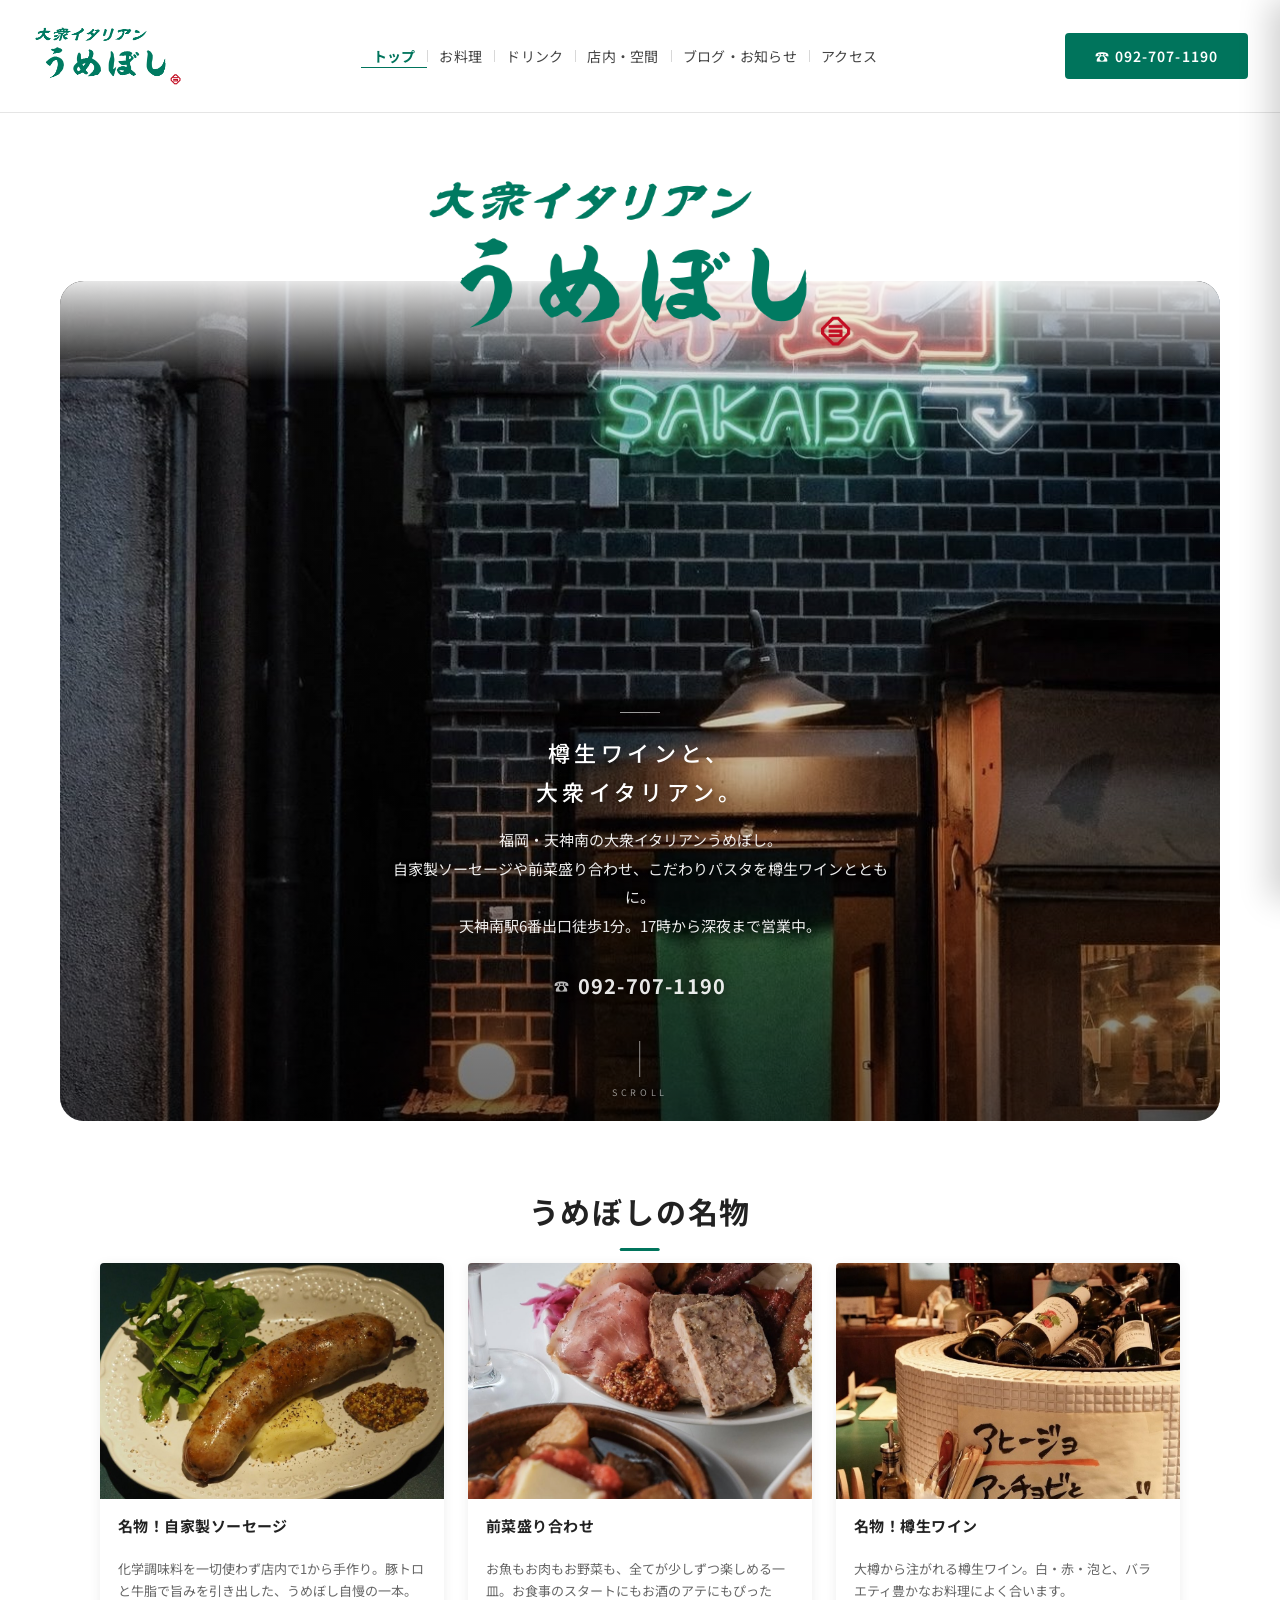
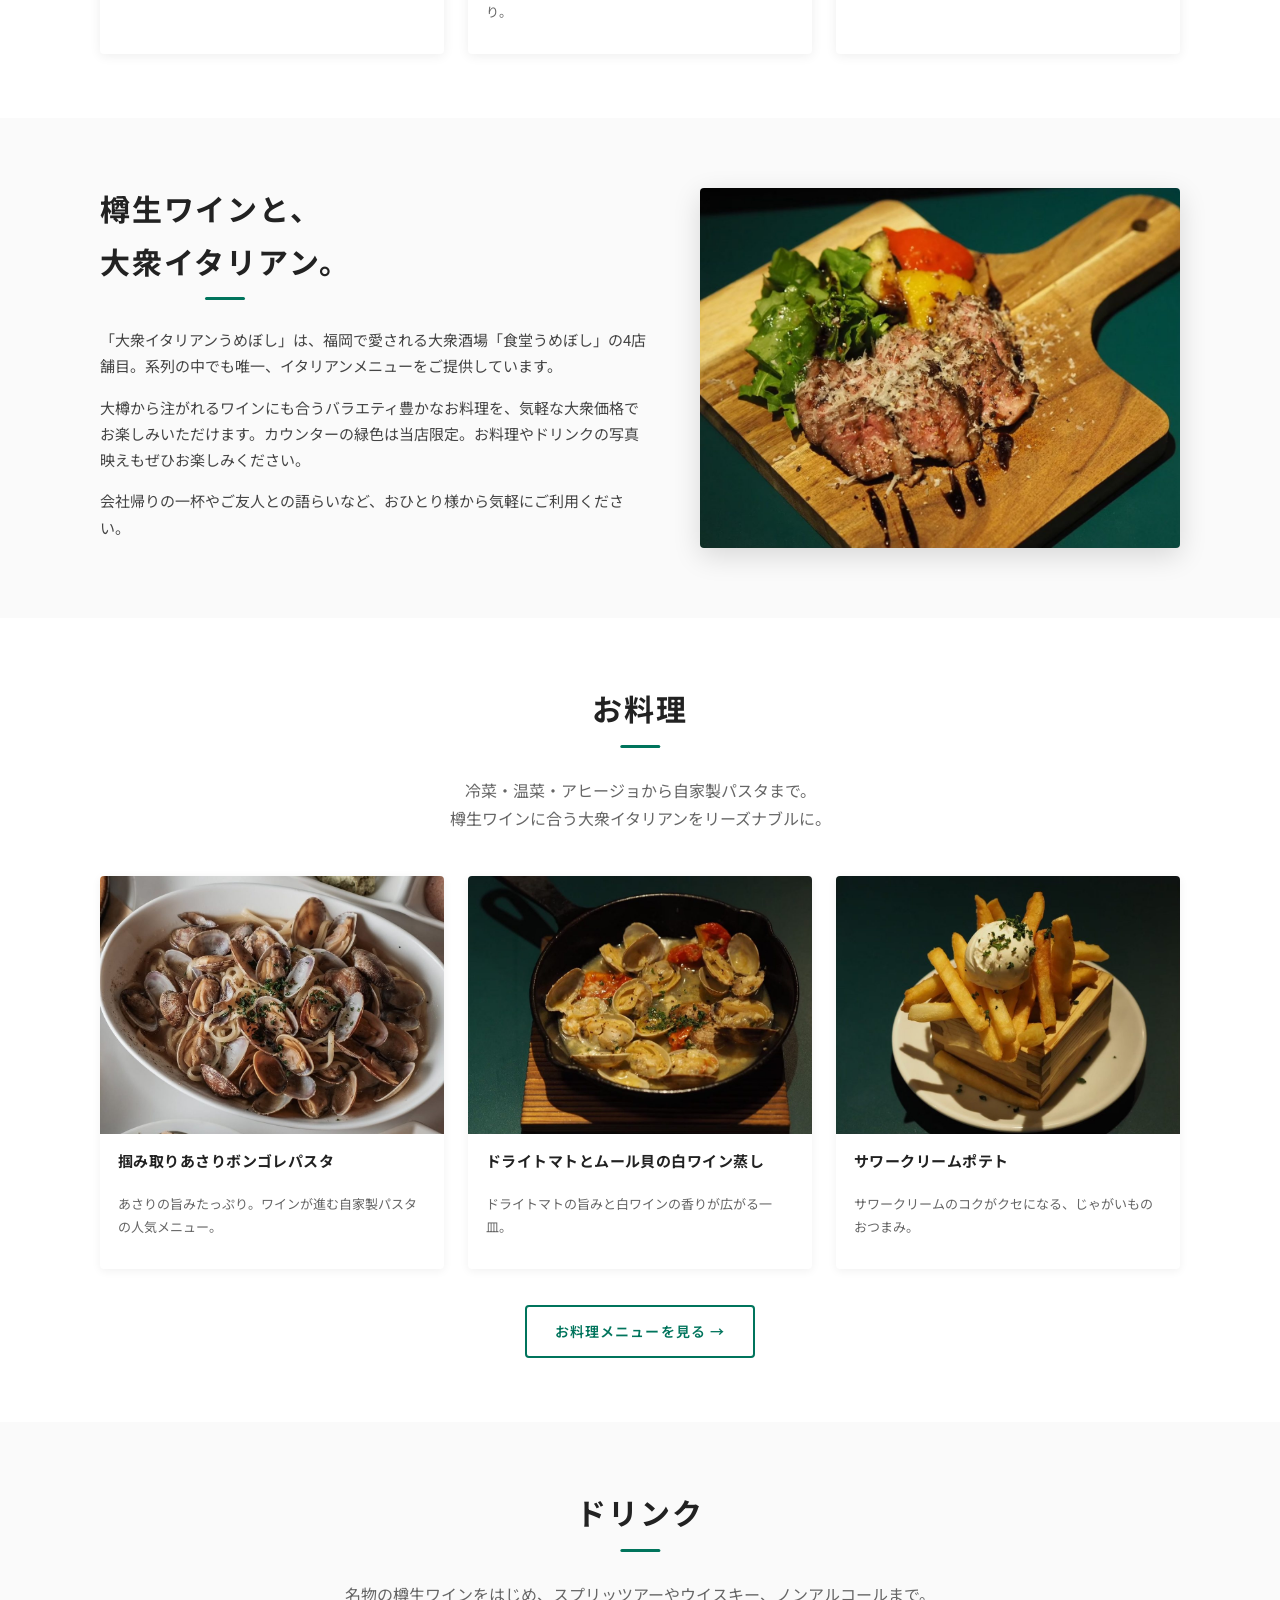
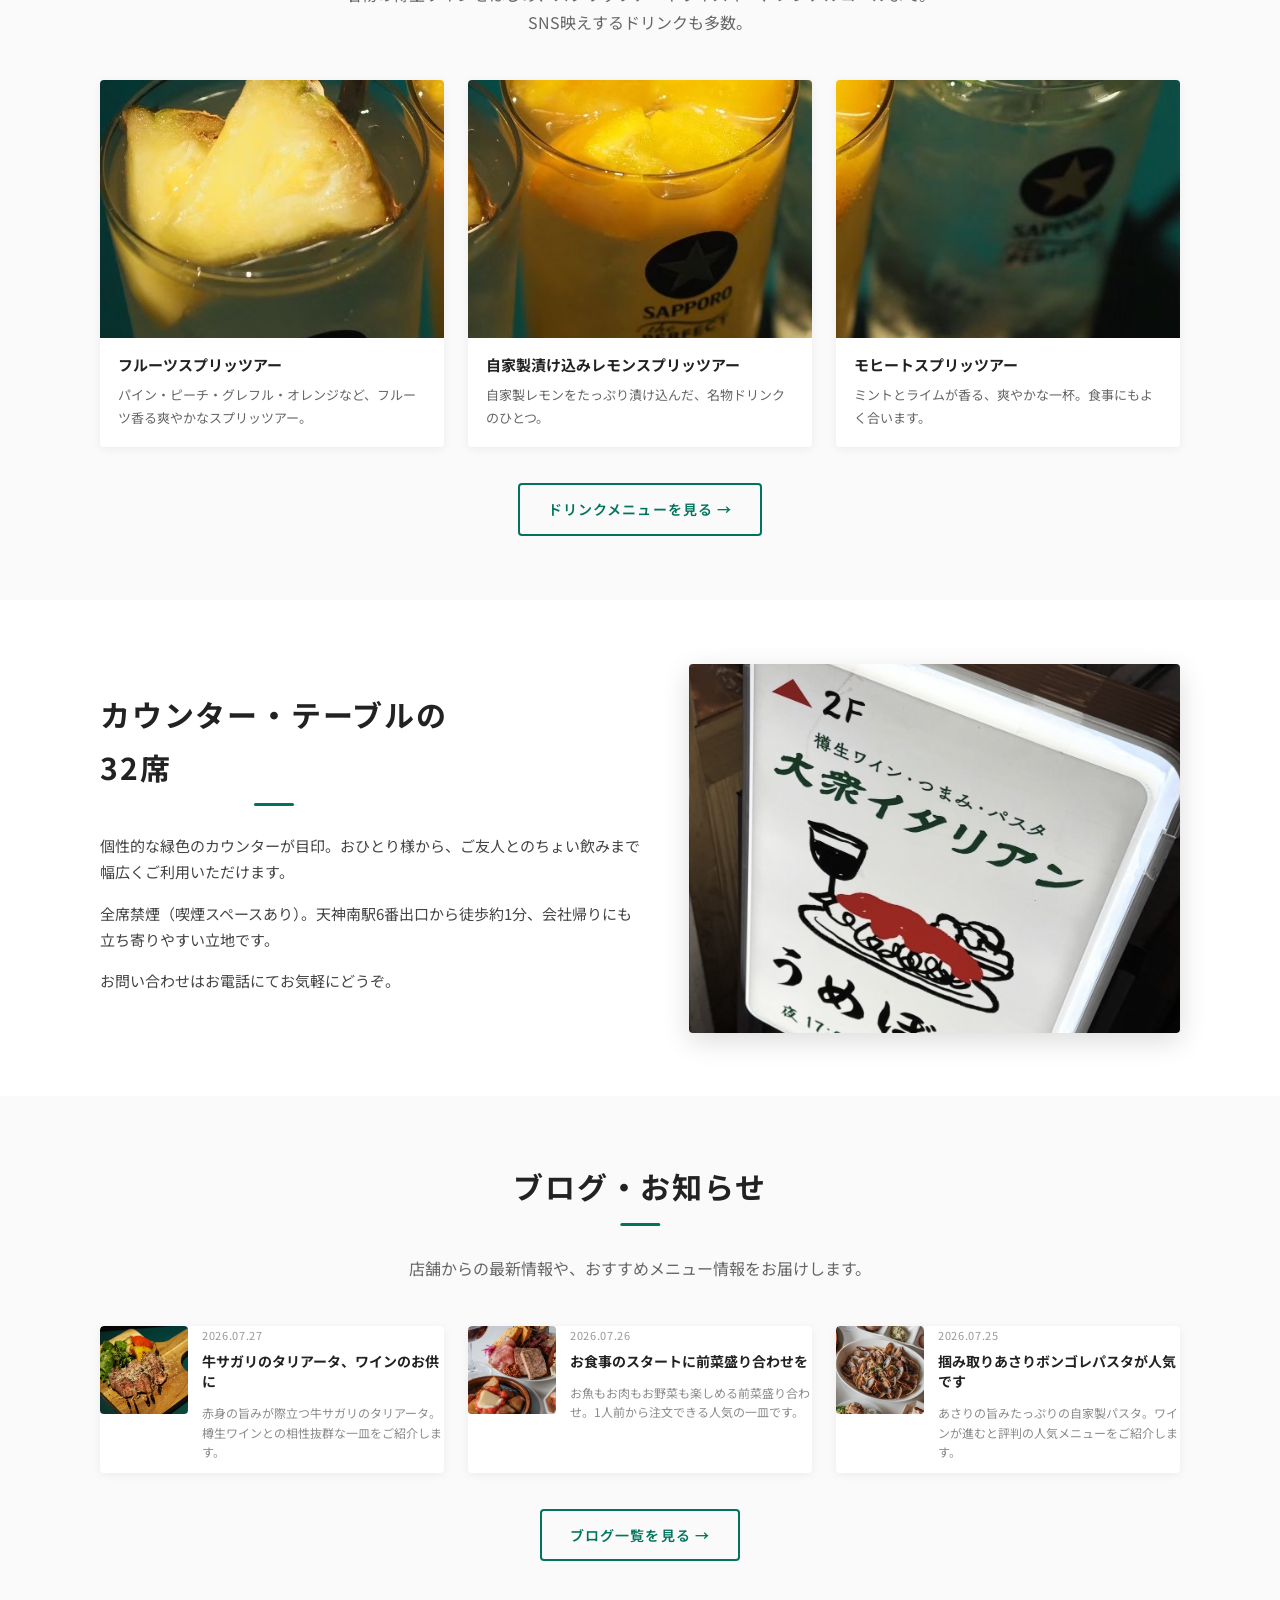
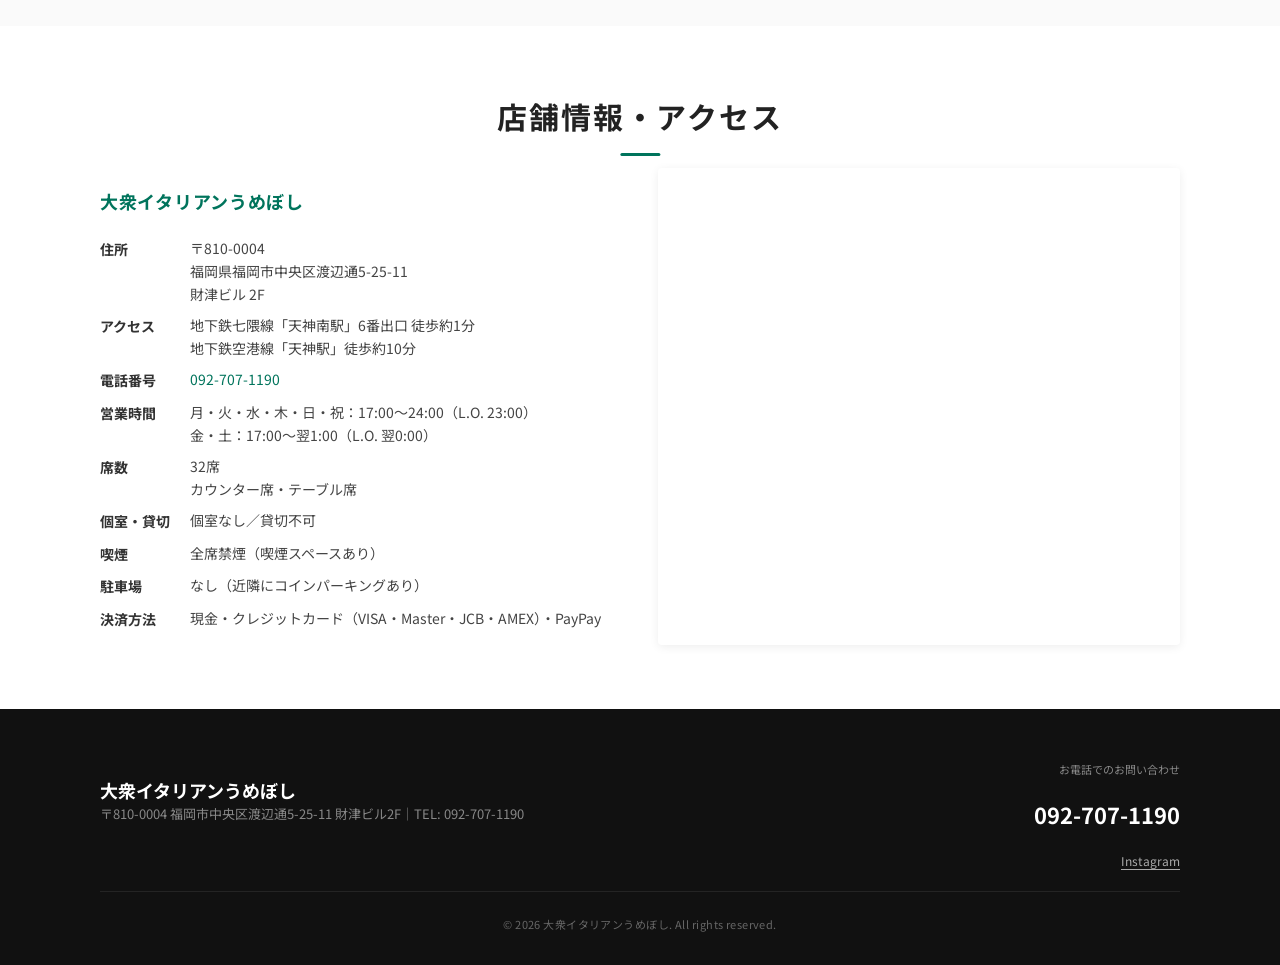
==== commit 088e4f18: "ロゴ・画像・ナビリンクが本番(GitHub Pagesサブパス)で表示されない不具合を修正 独自ドメイン未設定のためGitHub Pagesがサブパス(/italian-umeboshi/)で配信され" ====
--- a/index.html
+++ b/index.html
@@ -5,7 +5,7 @@
 <title>【公式】大衆イタリアンうめぼし｜天神南 樽生ワインと楽しむ大衆イタリアン</title>
 <meta name="viewport" content="width=device-width, initial-scale=1">
 <meta name="description" content="福岡・天神南の大衆イタリアン「大衆イタリアンうめぼし」。天神南駅6番出口徒歩1分。樽生ワインに合う自家製ソーセージや前菜盛り合わせ、パスタが自慢。17時から深夜まで営業。">
-<link rel="icon" href="/images/itaume_icon.png">
+<link rel="icon" href="./images/itaume_icon.png">
 
 <!-- Google Fonts -->
 <link rel="preconnect" href="https://fonts.googleapis.com">
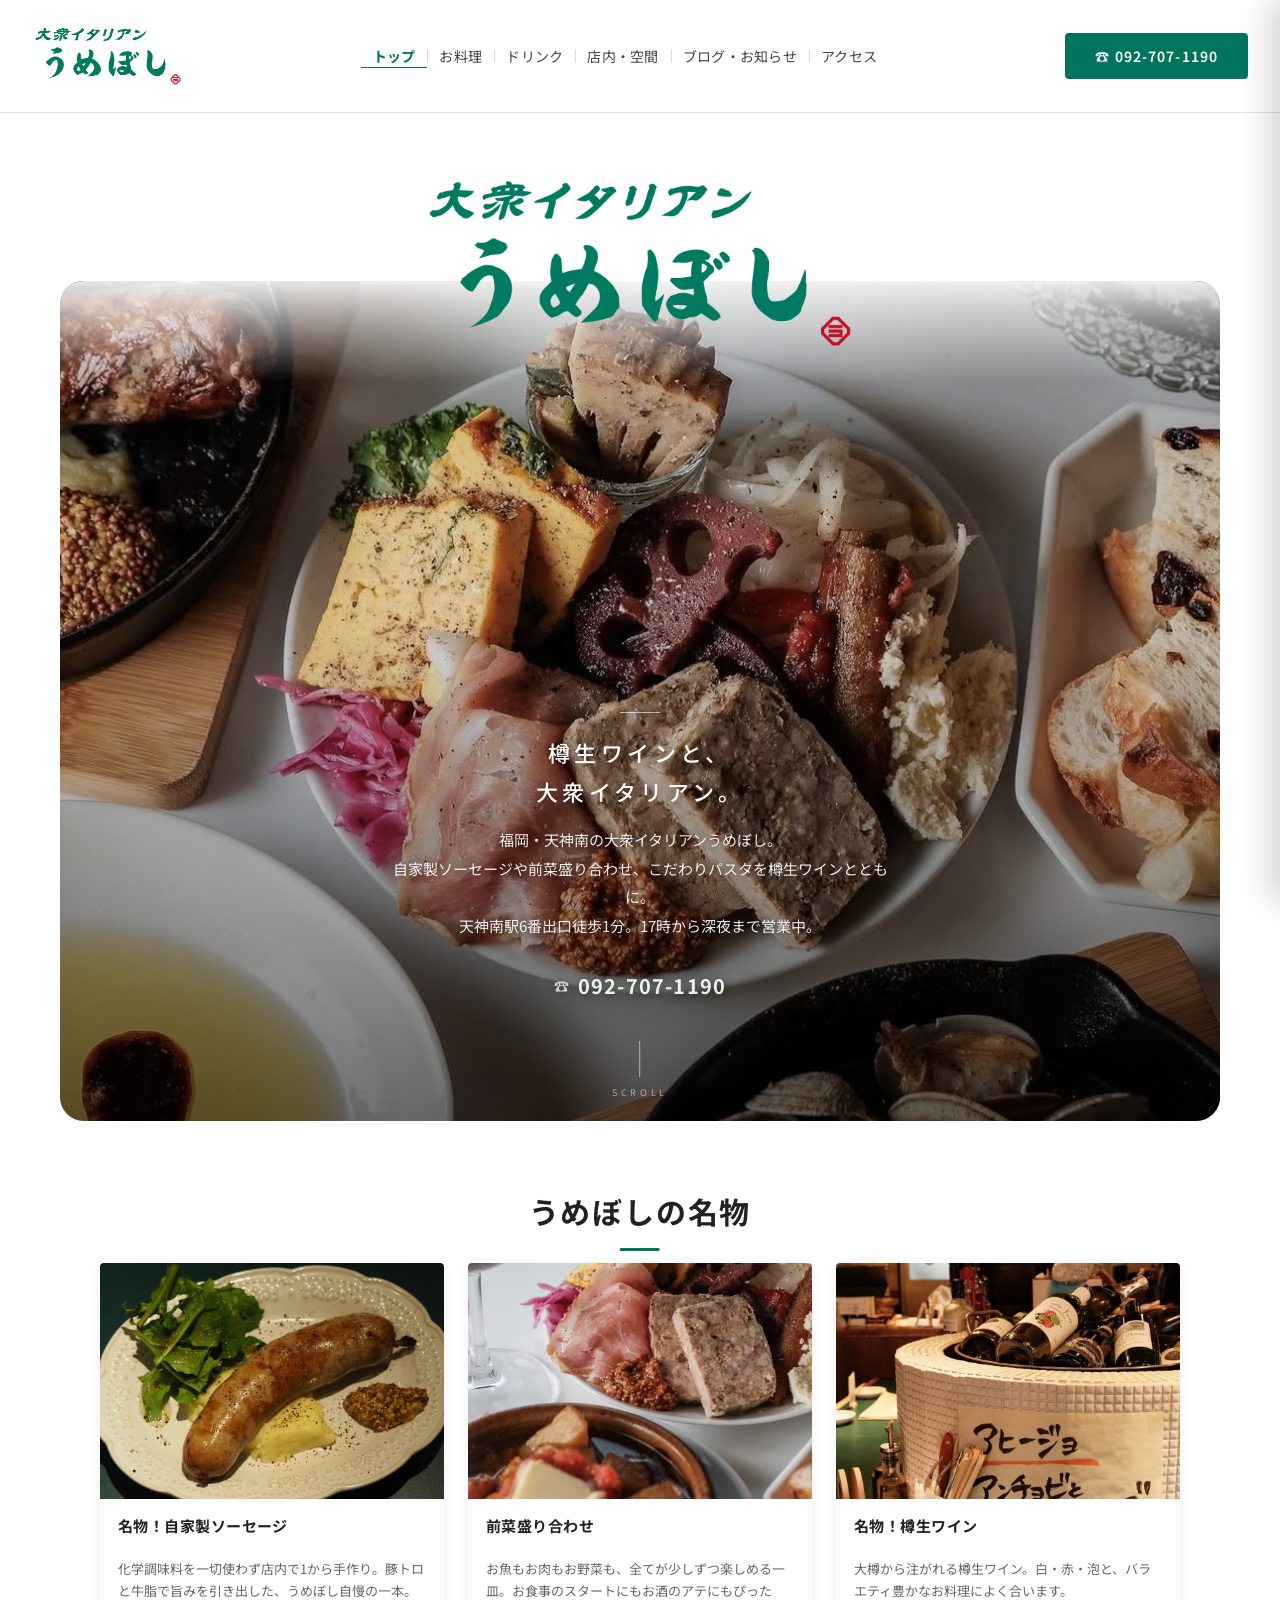
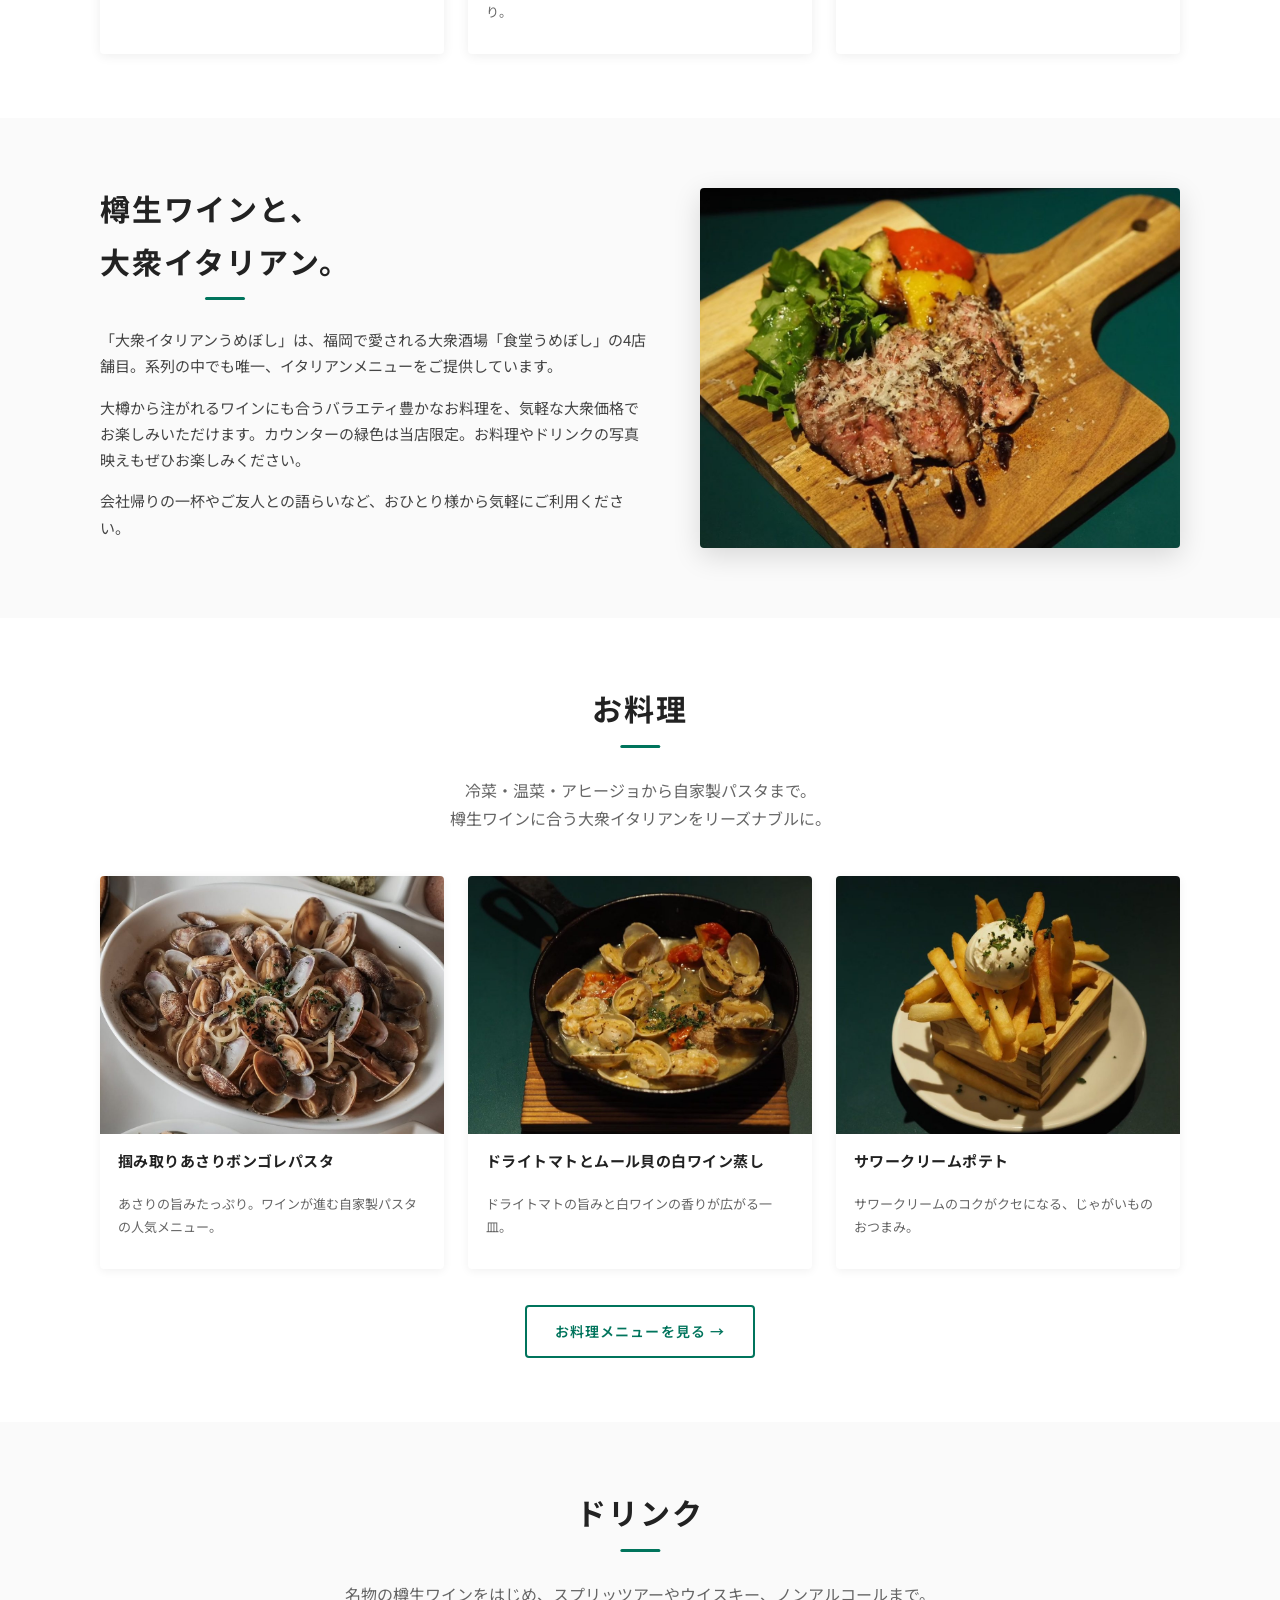
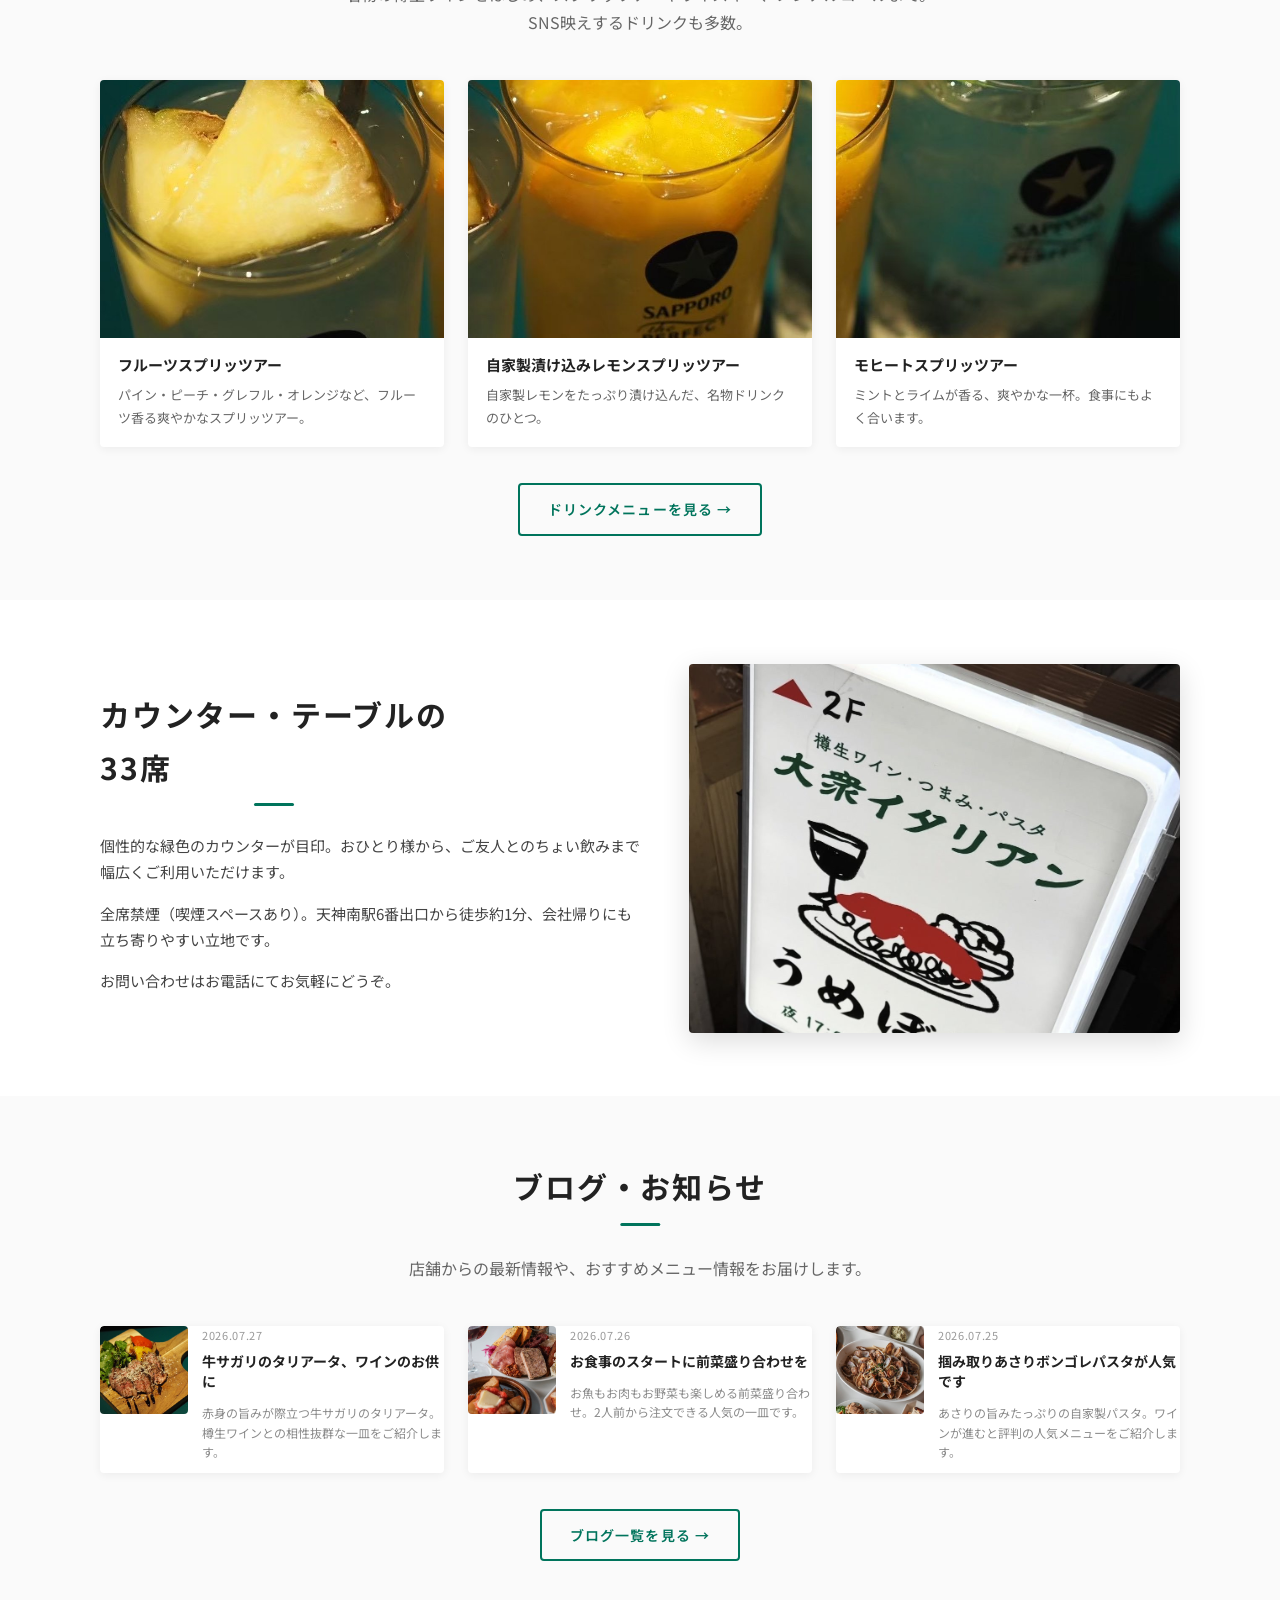
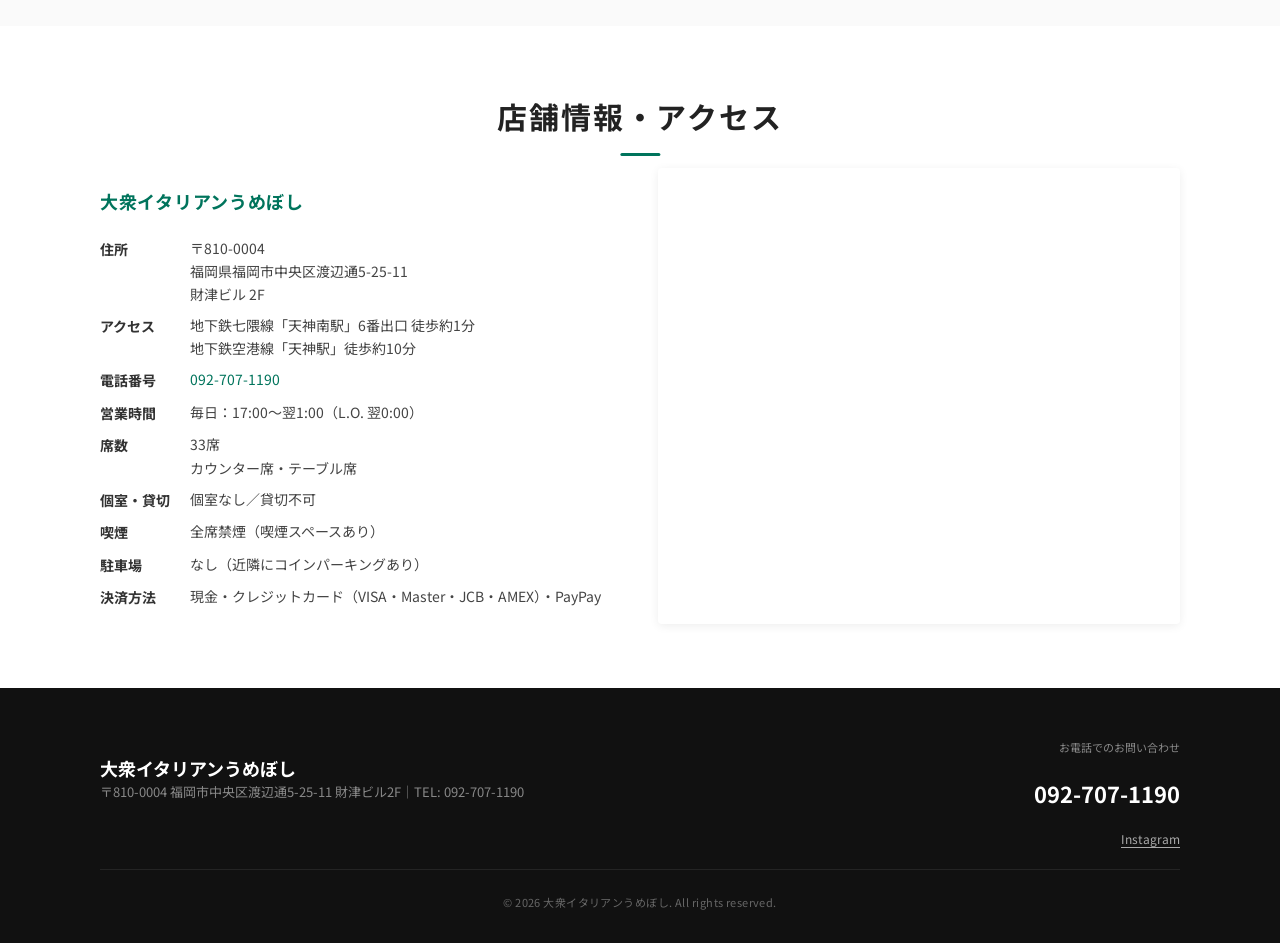
==== commit 38feac74: "店舗情報を修正：前菜盛り合わせ2人前〜・席数33席・営業時間を毎日17:00〜翌1:00に統一 前菜盛り合わせの注文単位を1人前〜から2人前〜に変更し、関連するブログ記事も修正。 席数を32席から33" ====
--- a/index.html
+++ b/index.html
@@ -51,13 +51,7 @@
   "openingHoursSpecification": [
     {
       "@type": "OpeningHoursSpecification",
-      "dayOfWeek": ["Monday","Tuesday","Wednesday","Thursday","Sunday"],
-      "opens": "17:00",
-      "closes": "24:00"
-    },
-    {
-      "@type": "OpeningHoursSpecification",
-      "dayOfWeek": ["Friday","Saturday"],
+      "dayOfWeek": ["Monday","Tuesday","Wednesday","Thursday","Friday","Saturday","Sunday"],
       "opens": "17:00",
       "closes": "25:00"
     }
@@ -75,7 +69,7 @@
       "name": "大衆イタリアンうめぼしの営業時間は？",
       "acceptedAnswer": {
         "@type": "Answer",
-        "text": "月・火・水・木・日・祝は17:00〜24:00（L.O. 23:00）、金・土は17:00〜翌1:00（L.O. 翌0:00）です。"
+        "text": "毎日17:00〜翌1:00（L.O. 翌0:00）です。曜日や祝日による違いはありません。"
       }
     },
     {
@@ -278,7 +272,7 @@
     <div class="section-inner space-inner">
       <div class="space-text">
         <h2 class="section-title" style="text-align:left; left:auto; transform:none;">
-          カウンター・テーブルの<br>32席
+          カウンター・テーブルの<br>33席
         </h2>
         <p>個性的な緑色のカウンターが目印。おひとり様から、ご友人とのちょい飲みまで幅広くご利用いただけます。</p>
         <p>全席禁煙（喫煙スペースあり）。天神南駅6番出口から徒歩約1分、会社帰りにも立ち寄りやすい立地です。</p>
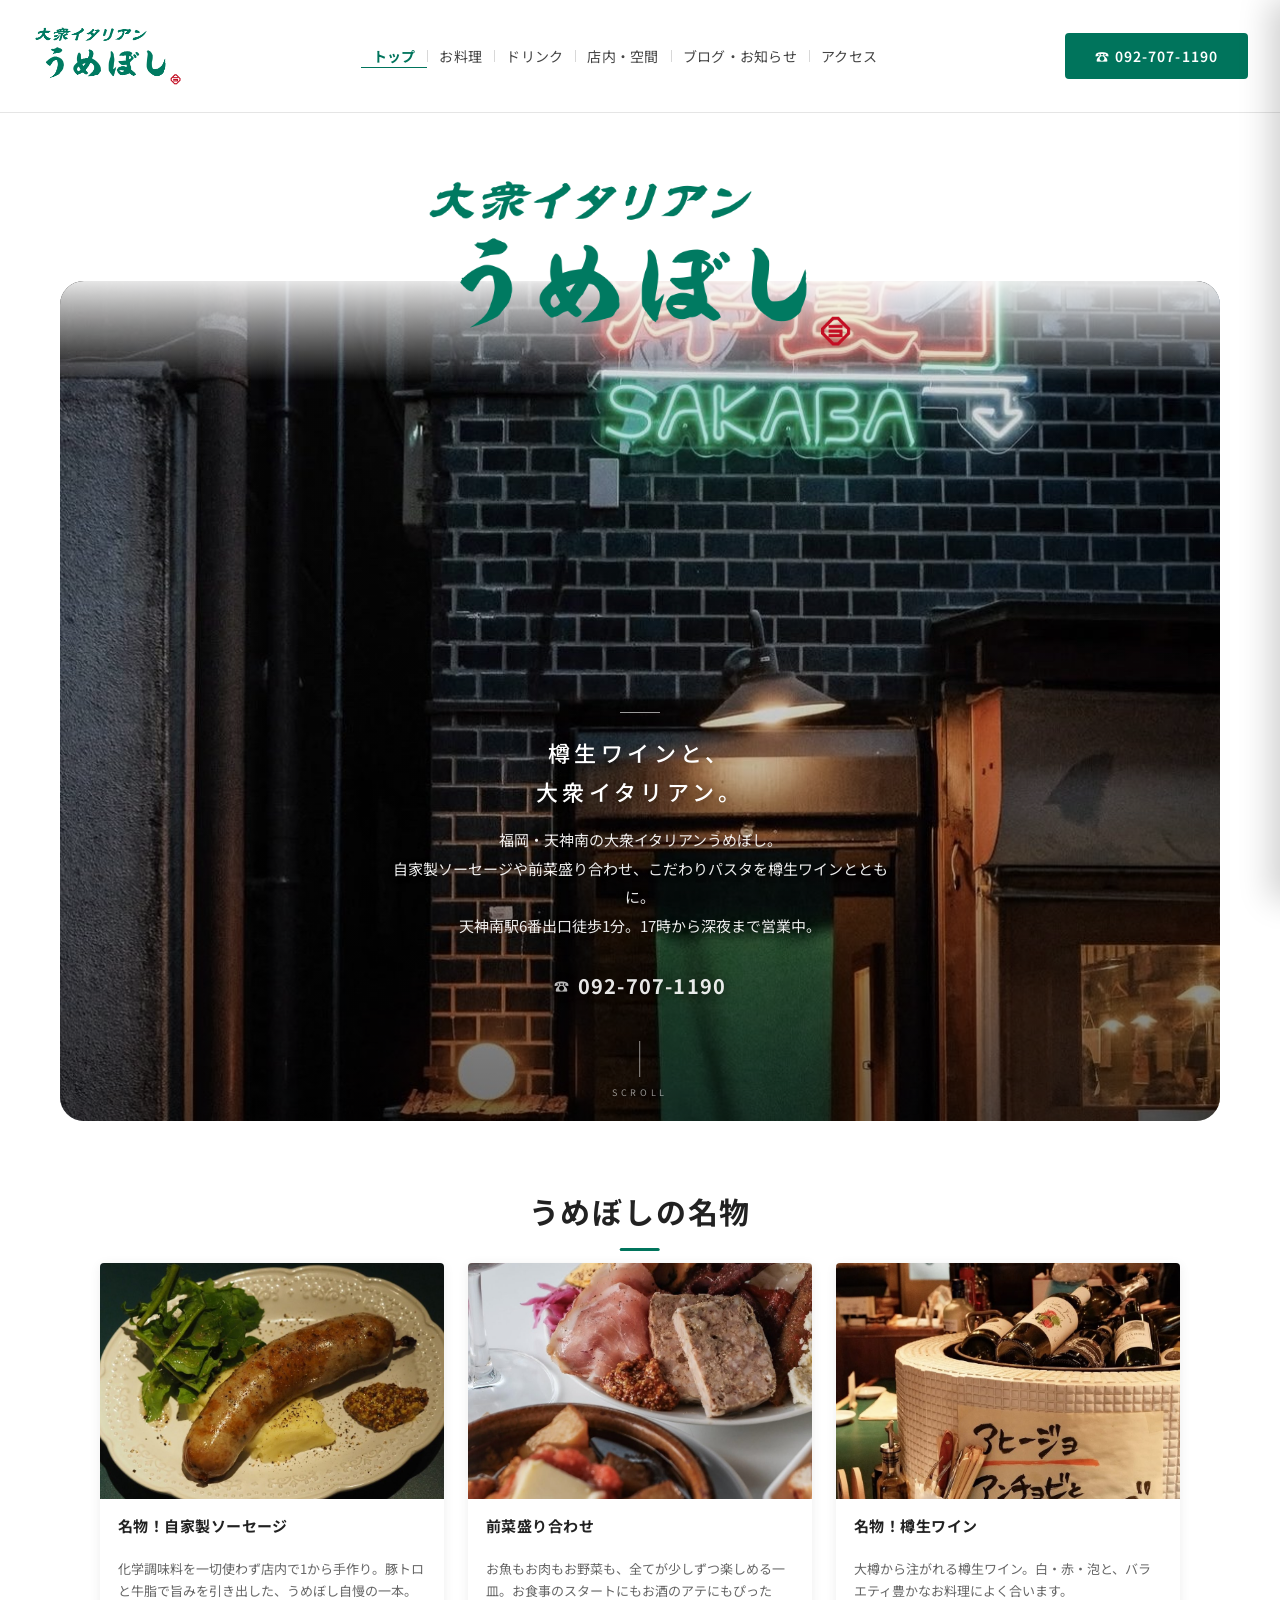
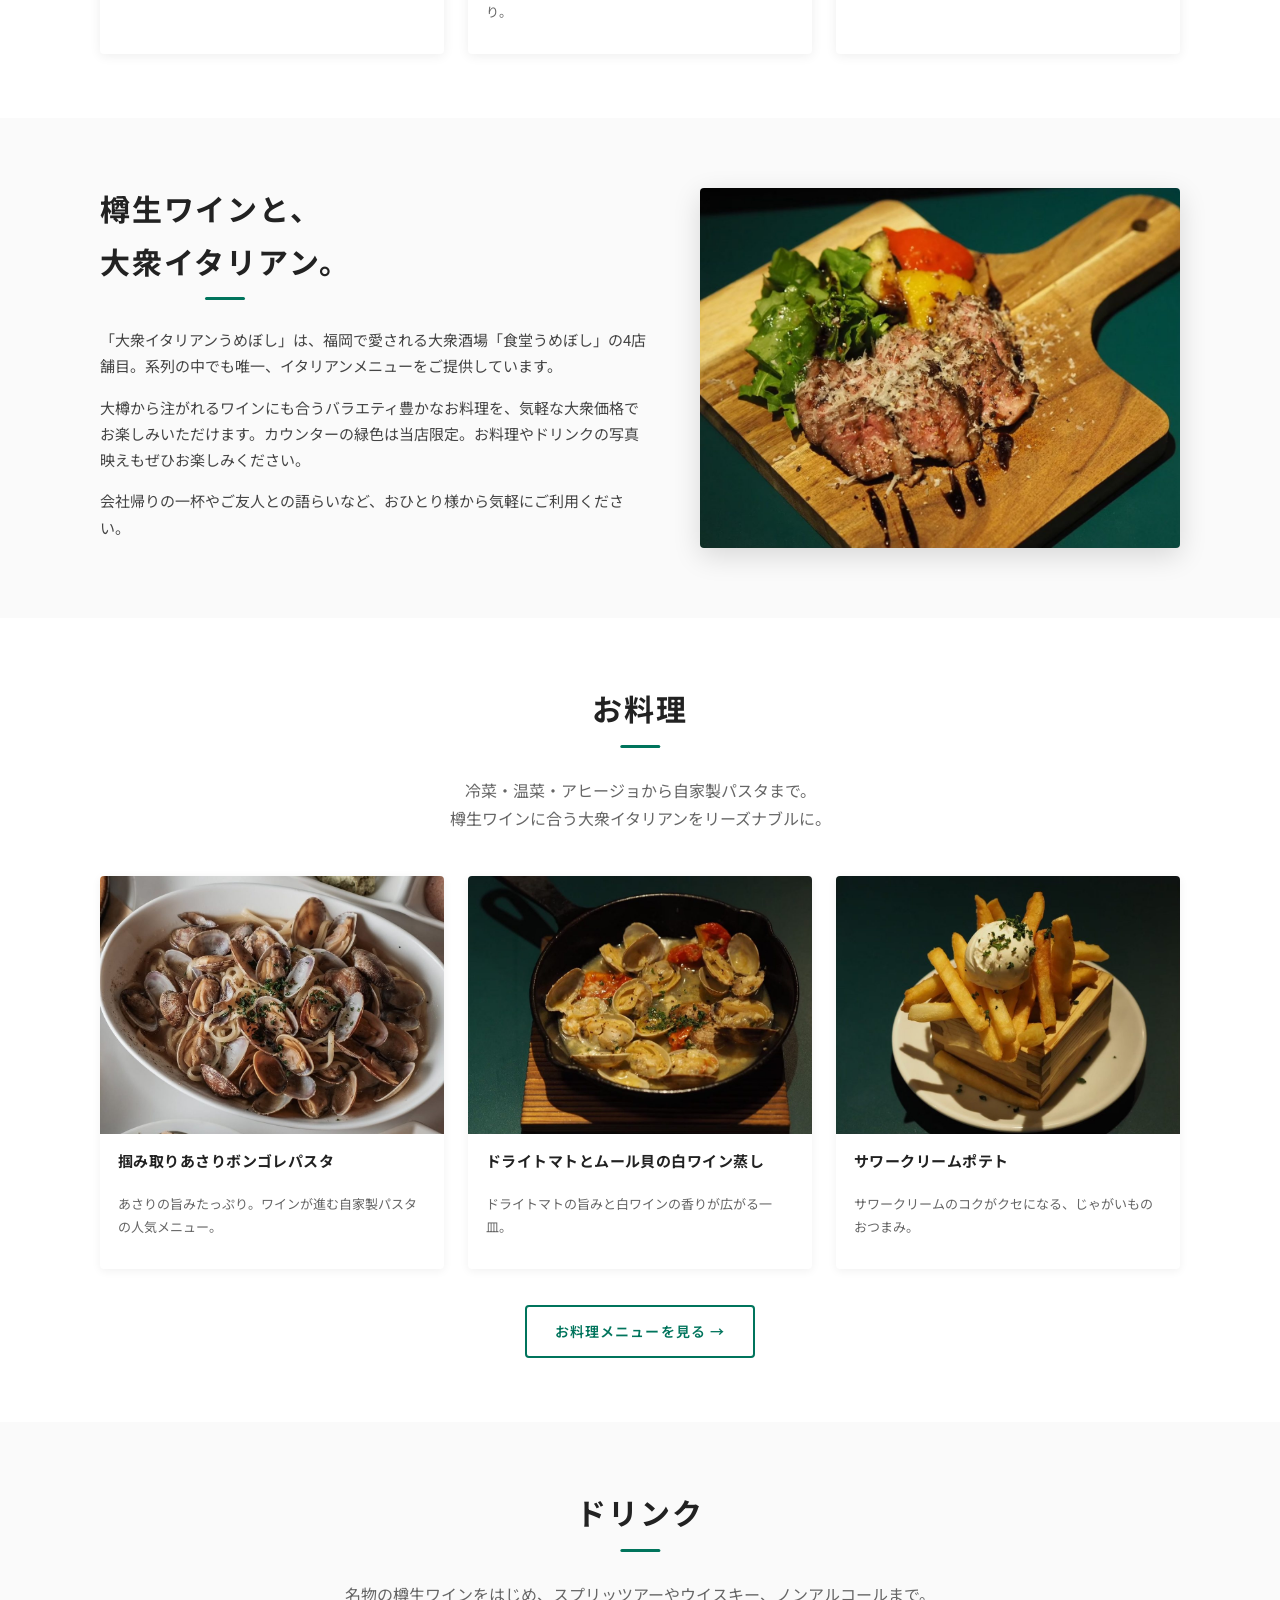
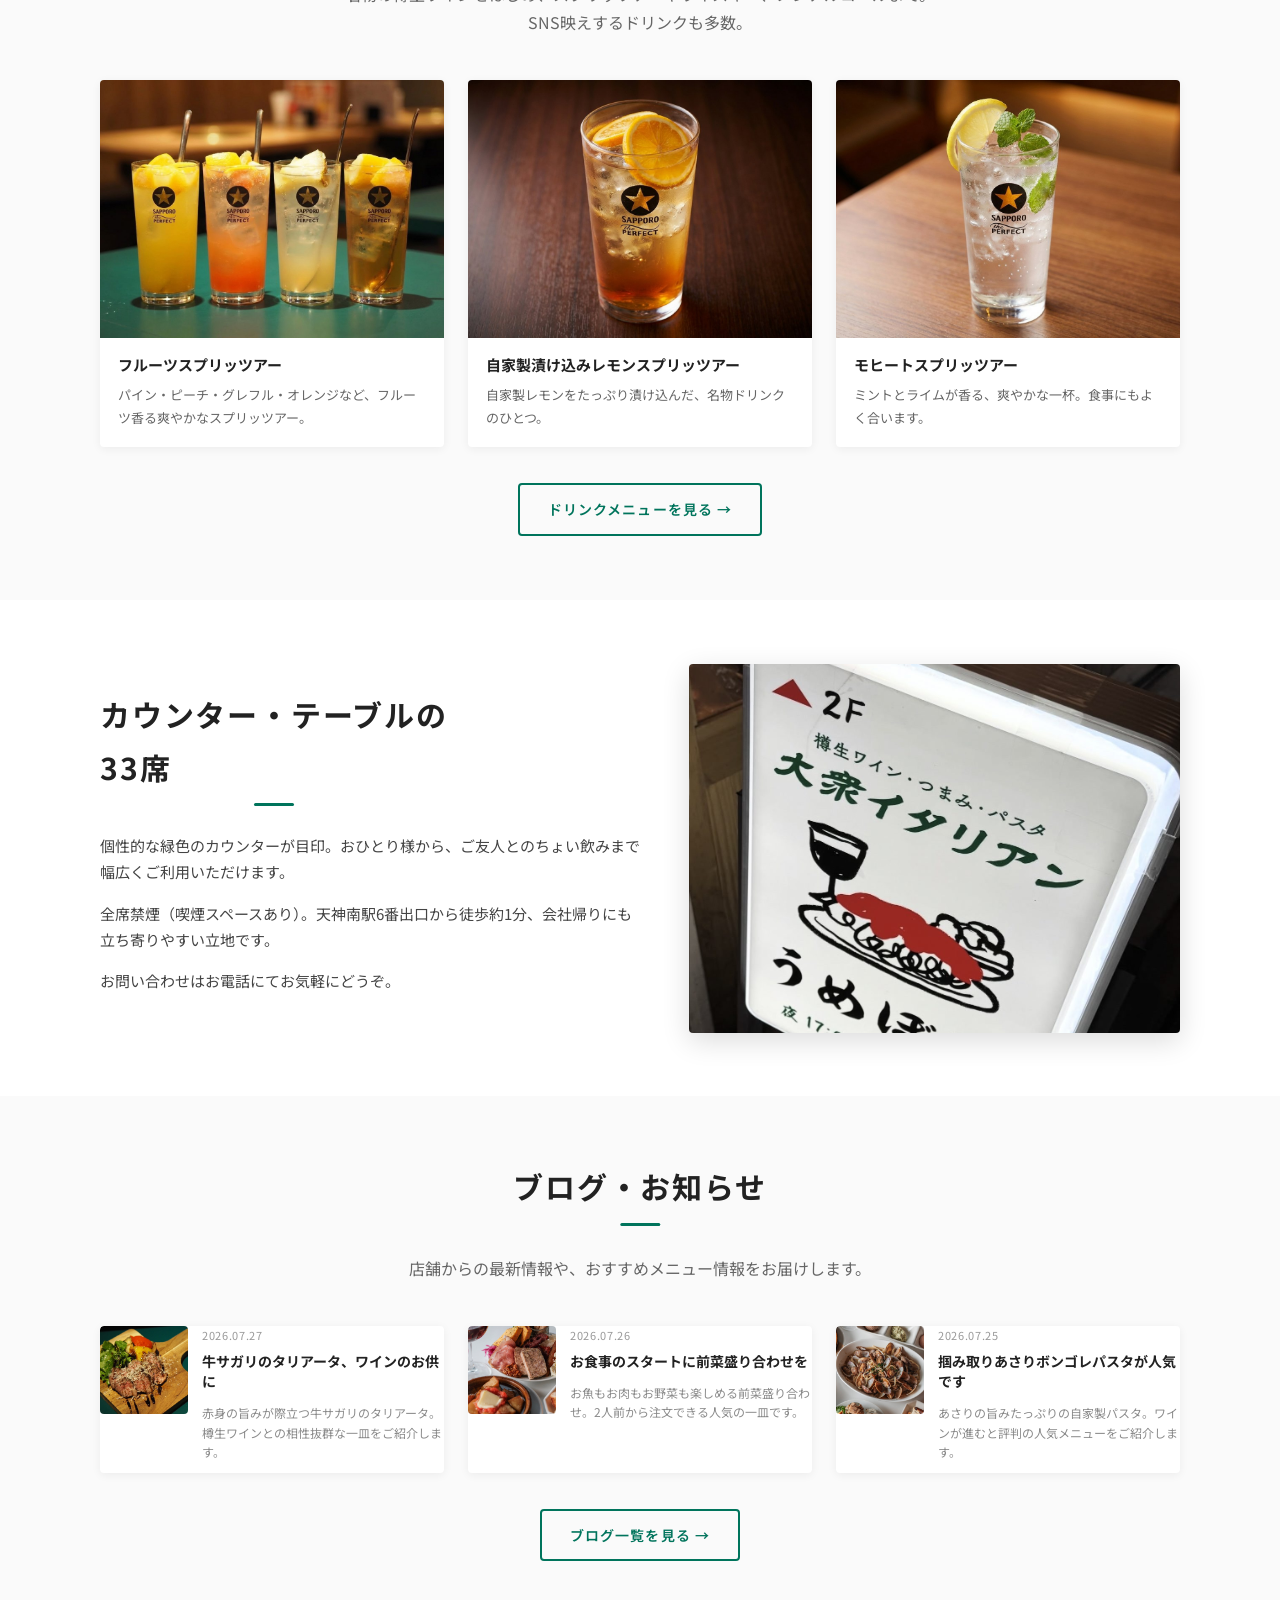
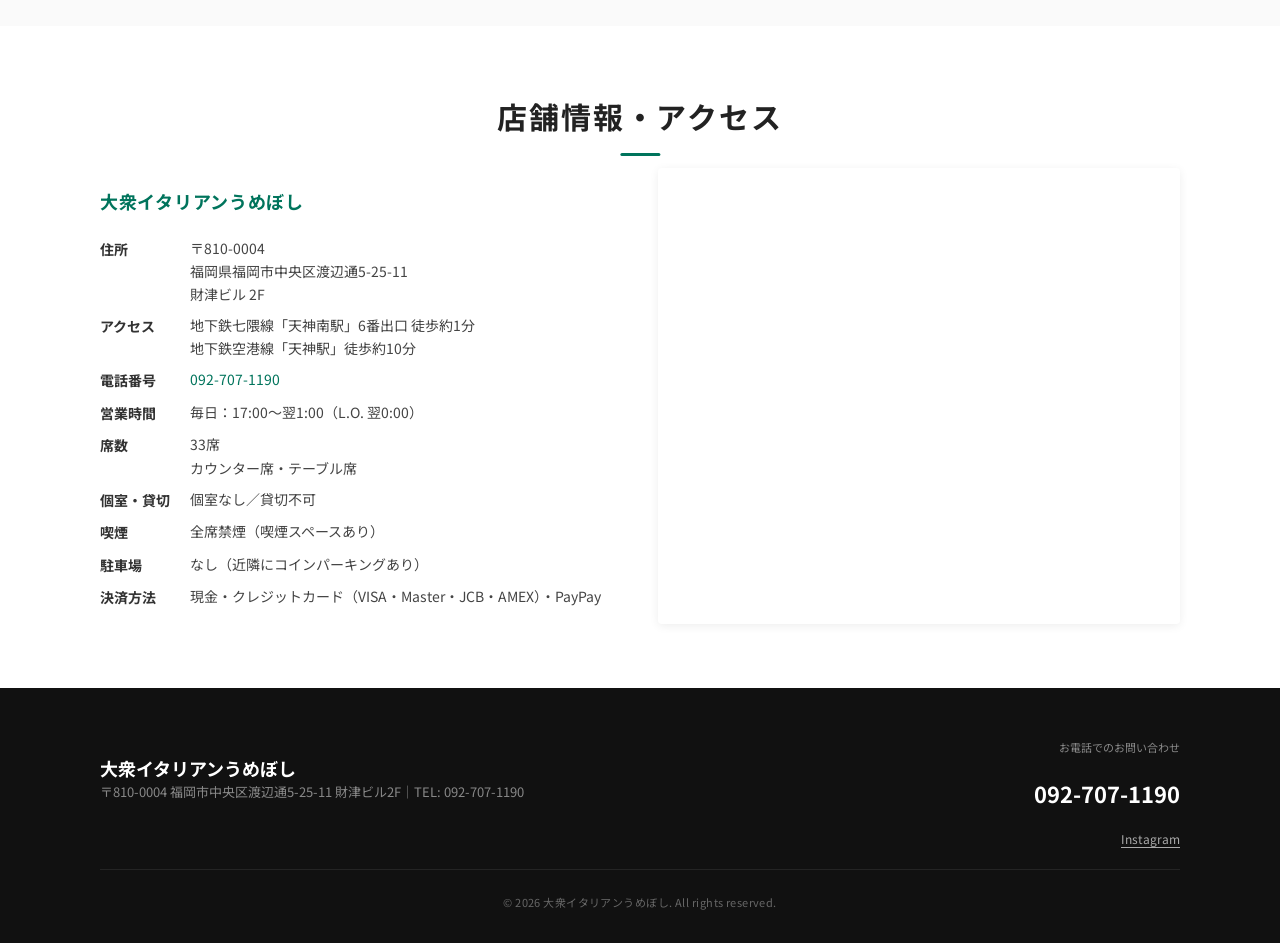
==== commit 76c3f9fd: "GA4測定IDを本番IDに設定 全ページのプレースホルダー(G-XXXXXXXXXX)を実際の測定ID(G-HL9YXERDKV)に置き換え。" ====
--- a/index.html
+++ b/index.html
@@ -117,12 +117,12 @@
 </script>
 
 <!-- Google tag (gtag.js) -->
-<script async src="https://www.googletagmanager.com/gtag/js?id=G-XXXXXXXXXX"></script>
+<script async src="https://www.googletagmanager.com/gtag/js?id=G-HL9YXERDKV"></script>
 <script>
   window.dataLayer = window.dataLayer || [];
   function gtag(){dataLayer.push(arguments);}
   gtag('js', new Date());
-  gtag('config', 'G-XXXXXXXXXX');
+  gtag('config', 'G-HL9YXERDKV');
 </script>
 </head>
 
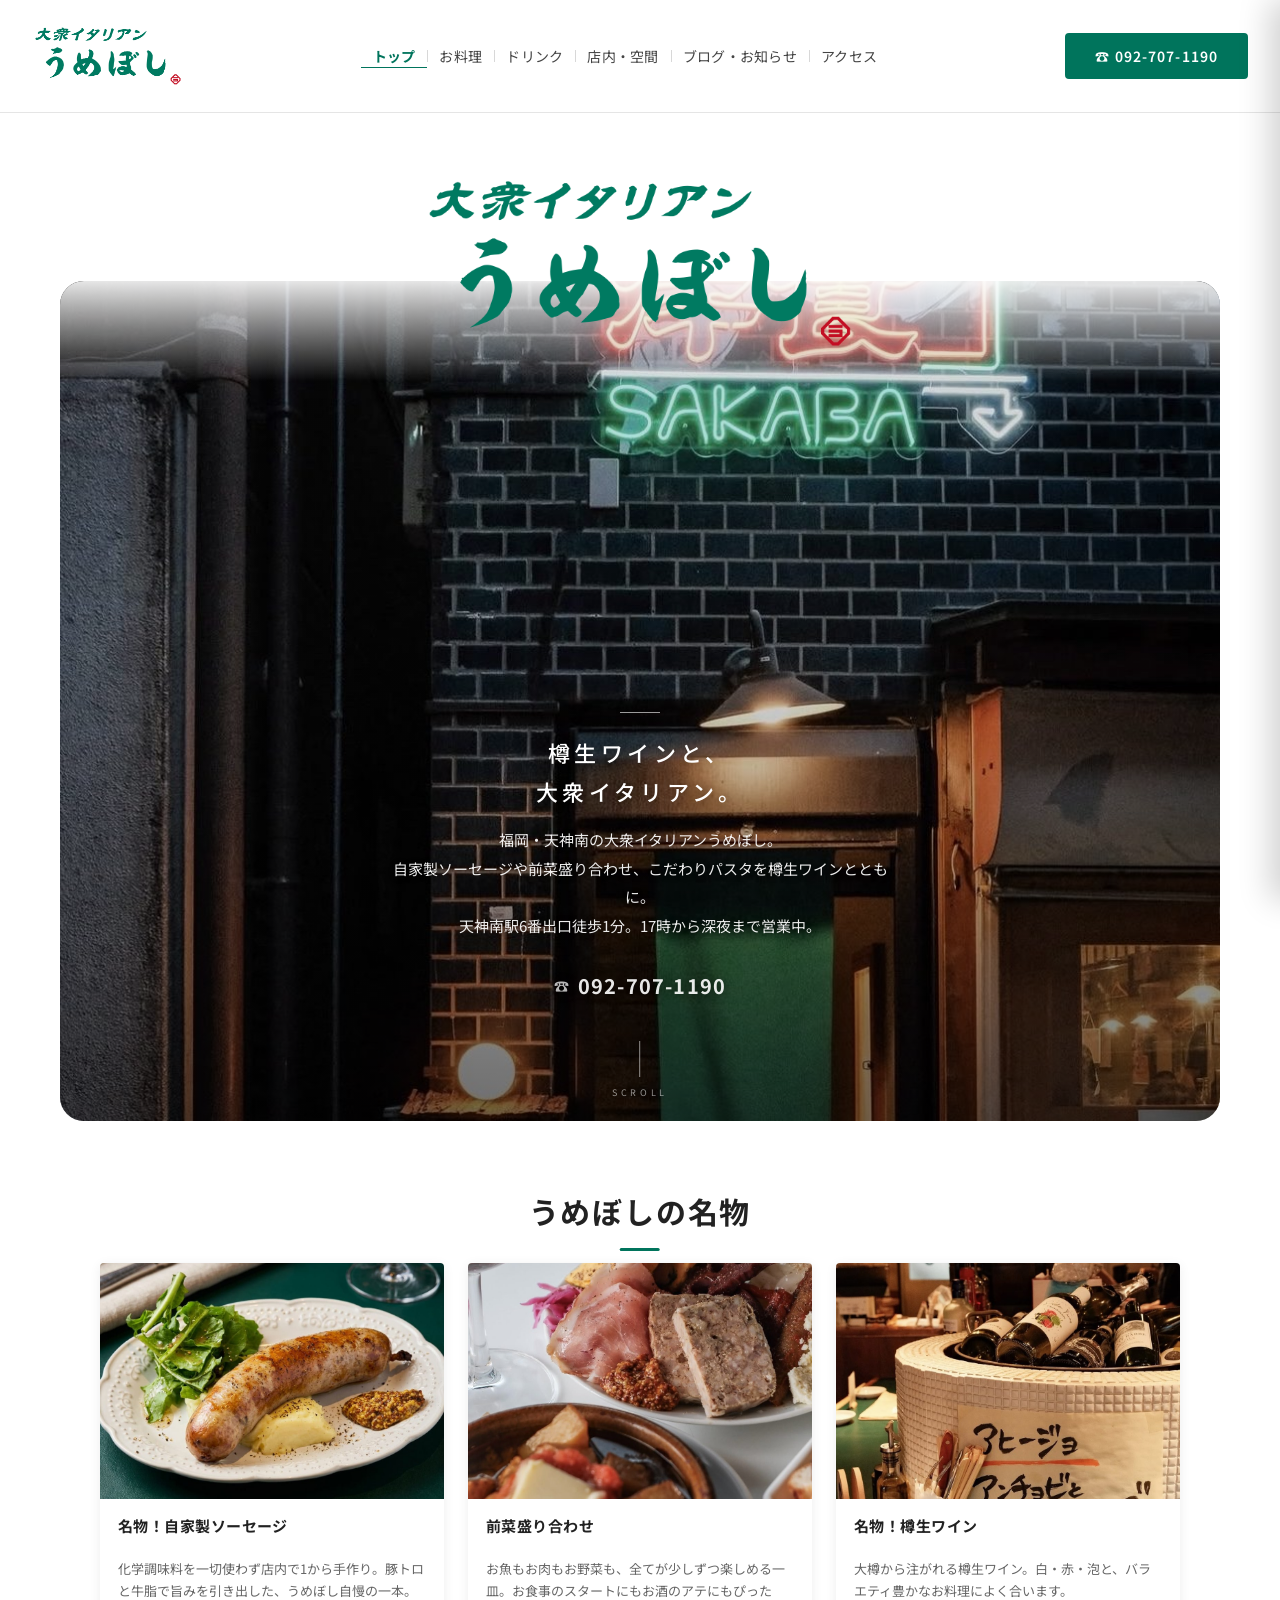
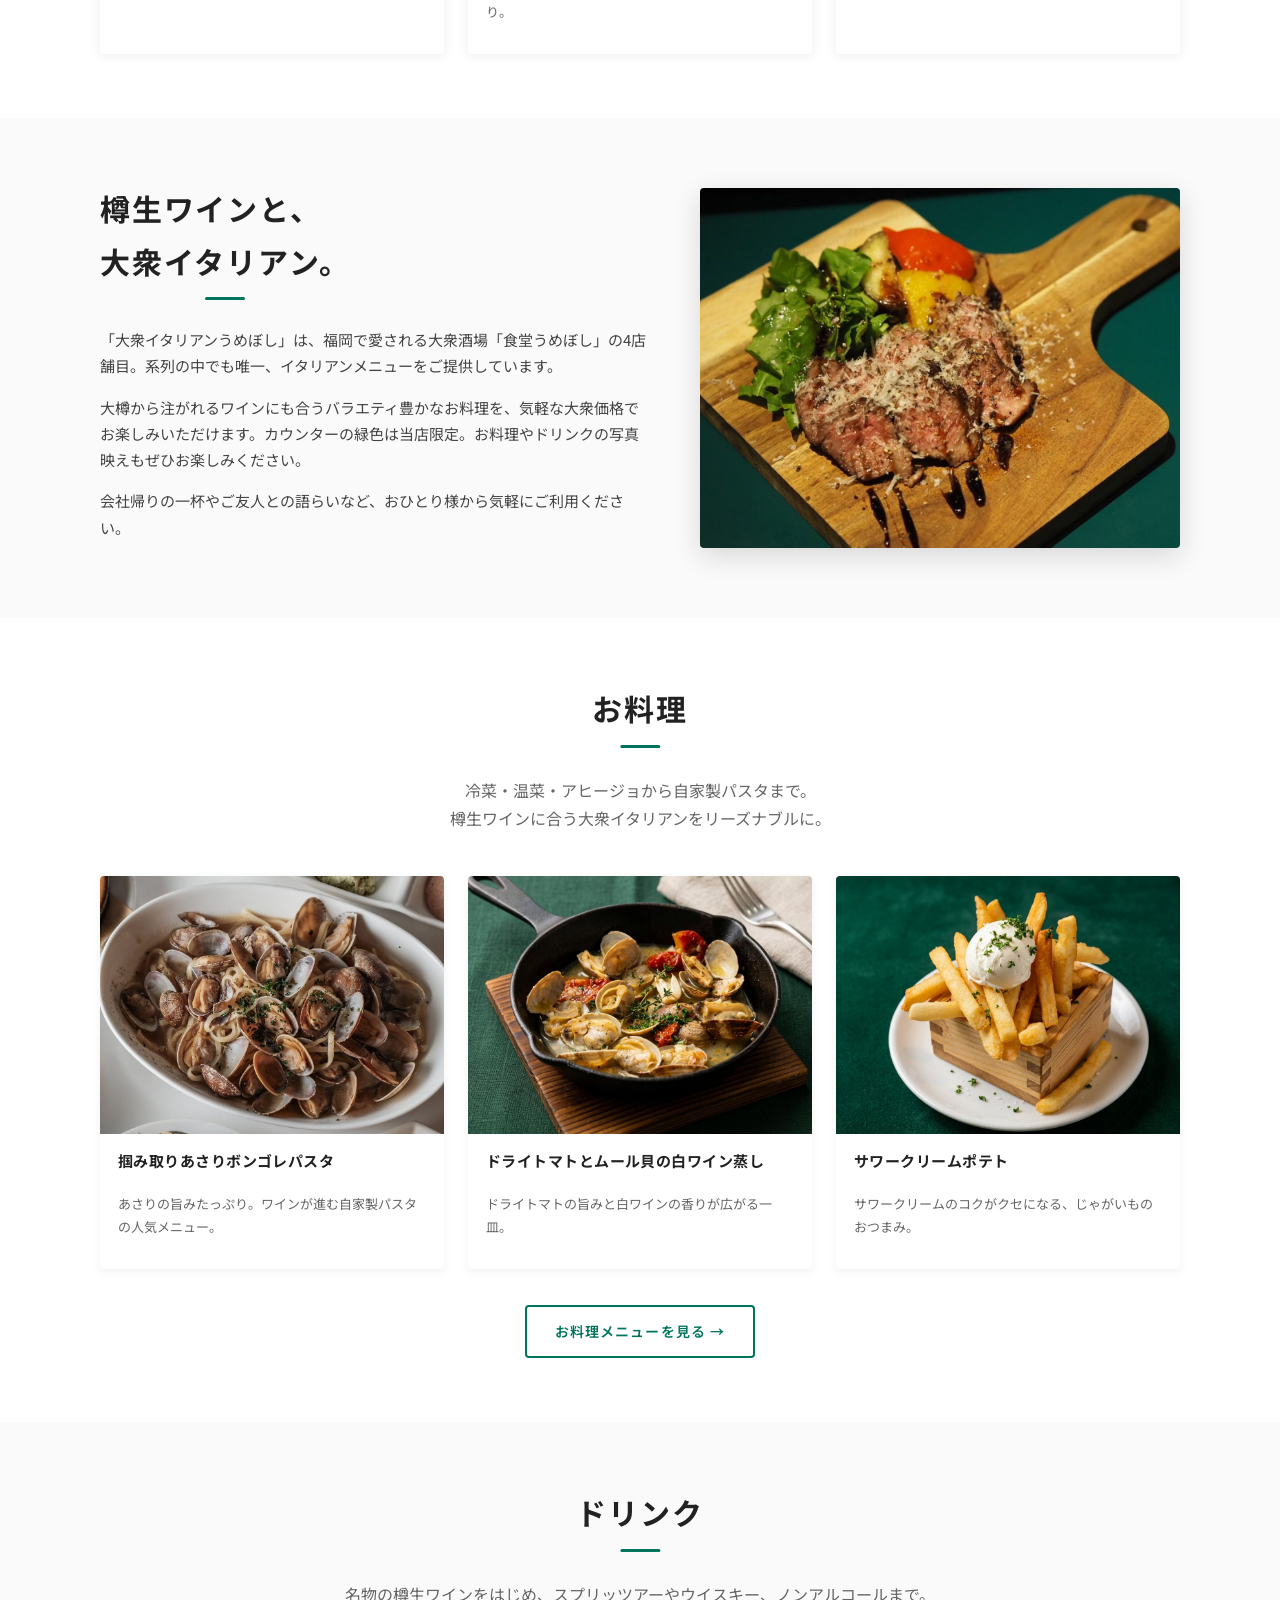
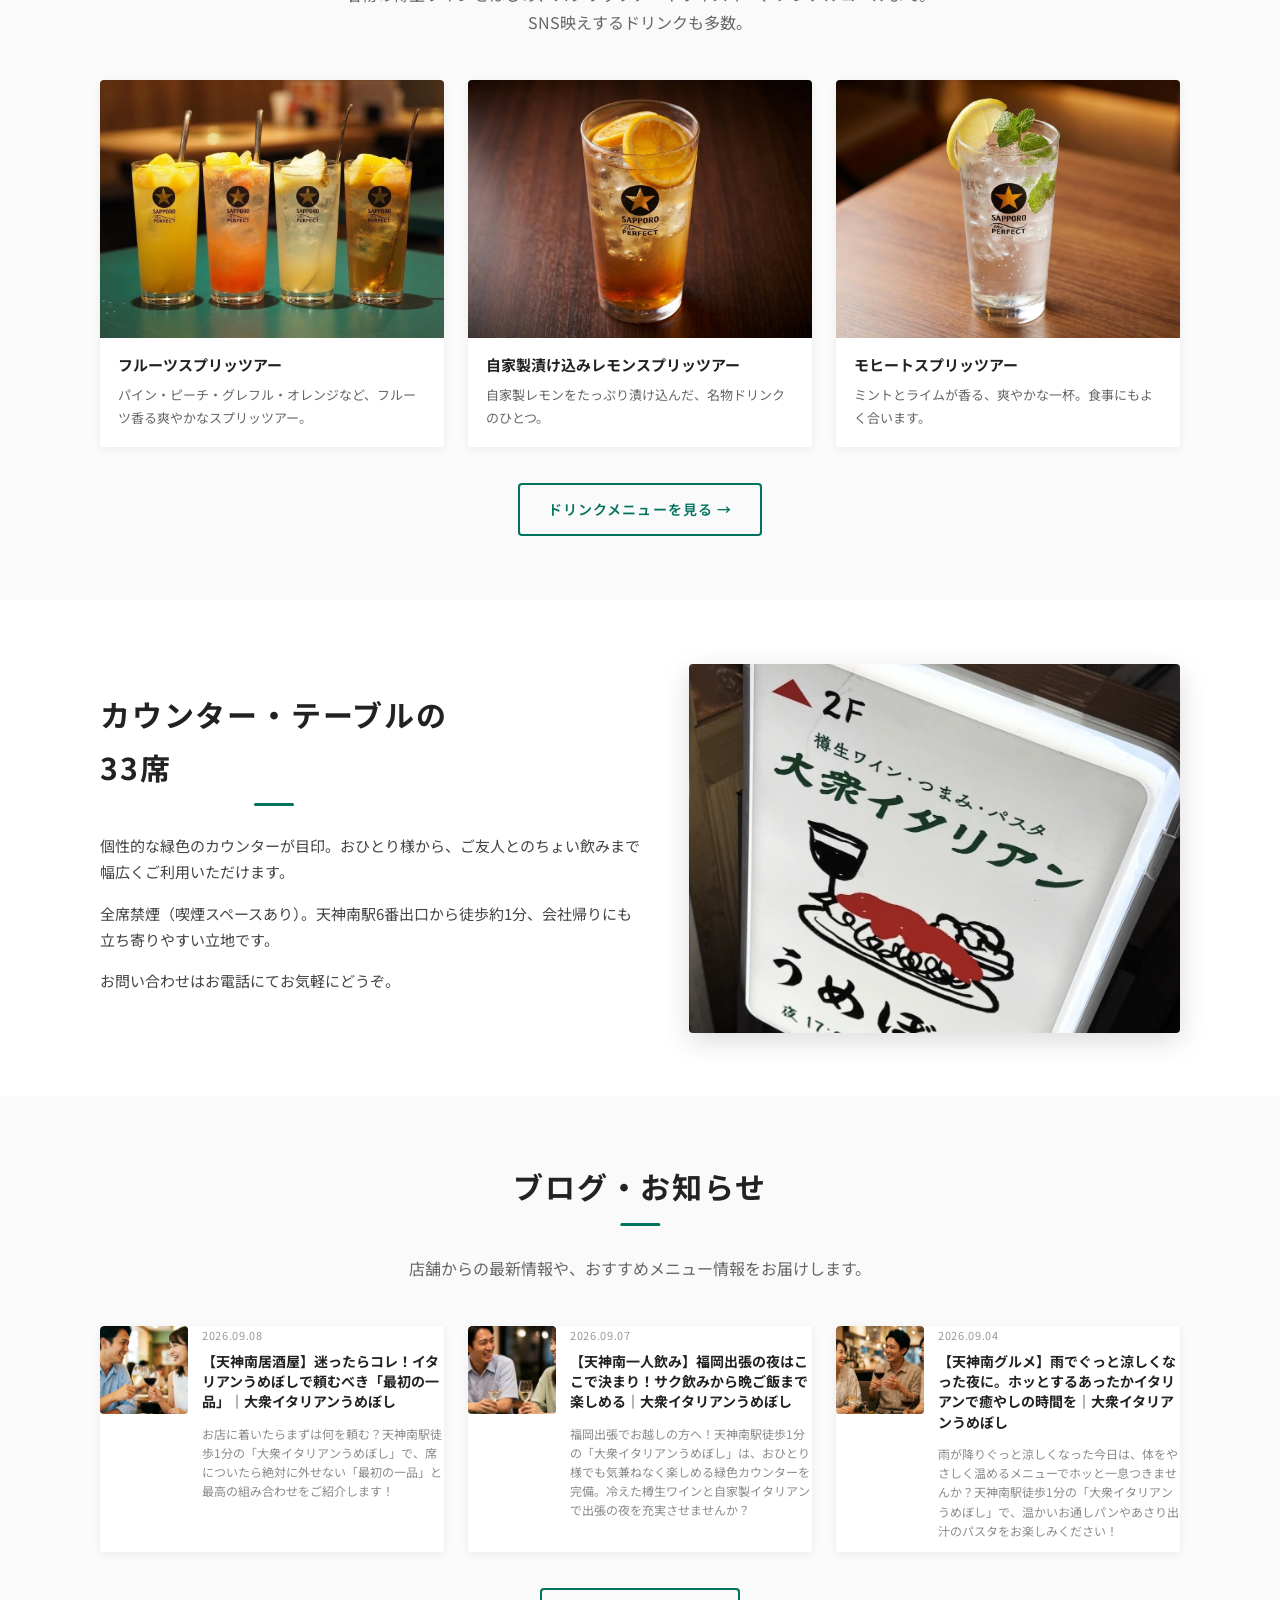
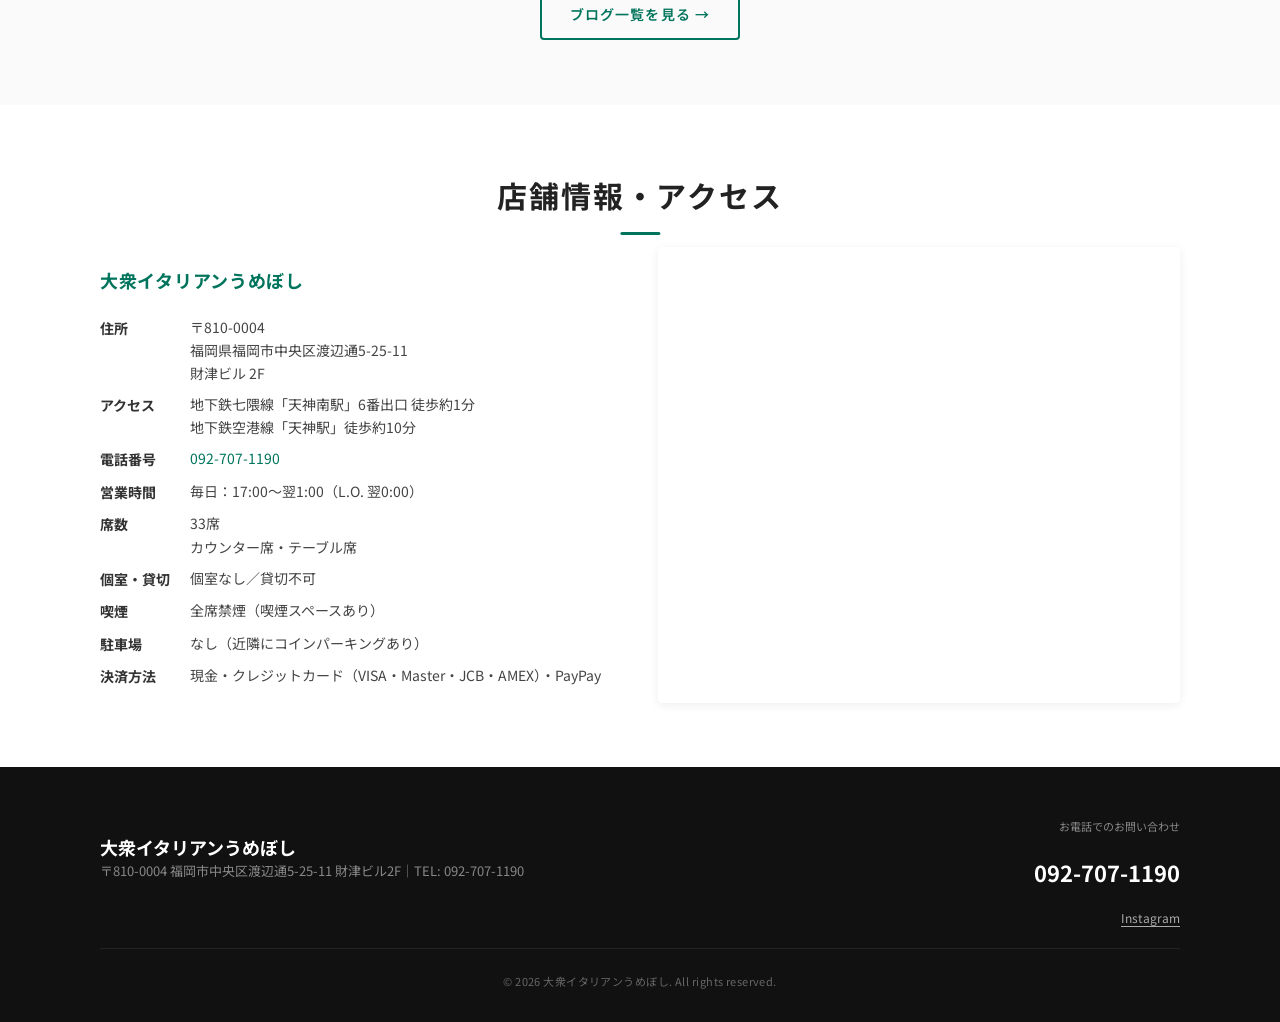
==== commit 40127a02: "SEO: 内部リンクを絶対パス(/)化・記事ページに動的canonical追加 - partials/header.html ほか: ./index.html 等の相対リンクを / 形式に統一   （" ====
--- a/index.html
+++ b/index.html
@@ -232,7 +232,7 @@
       </div>
 
       <div class="more-link">
-        <a href="./menu.html" class="btn-secondary">お料理メニューを見る →</a>
+        <a href="/menu.html" class="btn-secondary">お料理メニューを見る →</a>
       </div>
     </div>
   </section>
@@ -262,7 +262,7 @@
       </div>
 
       <div class="more-link">
-        <a href="./drink.html" class="btn-secondary">ドリンクメニューを見る →</a>
+        <a href="/drink.html" class="btn-secondary">ドリンクメニューを見る →</a>
       </div>
     </div>
   </section>
@@ -290,7 +290,7 @@
 
       <div class="blog-grid" id="blog-latest-grid">
         <article class="blog-card">
-          <a href="./blog/index.html">
+          <a href="/blog/">
             <div class="blog-body" style="padding:24px;">
               <h3 class="blog-title">ブログ一覧を見る</h3>
               <p class="blog-excerpt">最新情報やおすすめ記事を掲載しています。</p>
@@ -300,7 +300,7 @@
       </div>
 
       <div class="more-link">
-        <a href="./blog/index.html" class="btn-secondary">ブログ一覧を見る →</a>
+        <a href="/blog/" class="btn-secondary">ブログ一覧を見る →</a>
       </div>
     </div>
   </section>
@@ -353,7 +353,7 @@
         const el  = document.createElement('article');
         el.className = 'blog-card';
         el.innerHTML = `
-          <a href="./blog/posts/post.html#${encodeURIComponent(p.slug)}">
+          <a href="/blog/posts/post.html?slug=${encodeURIComponent(p.slug)}">
             <div class="blog-image" style="${bg}"></div>
             <div class="blog-body">
               <time class="blog-date" datetime="${esc(p.date)}">${fmtDate(p.date)}</time>
@@ -367,7 +367,7 @@
     .catch(() => {
       grid.innerHTML = `
         <article class="blog-card">
-          <a href="./blog/index.html">
+          <a href="/blog/">
             <div class="blog-body" style="padding:24px;">
               <h3 class="blog-title">ブログ一覧を見る</h3>
               <p class="blog-excerpt">最新情報やおすすめ記事を掲載しています。</p>
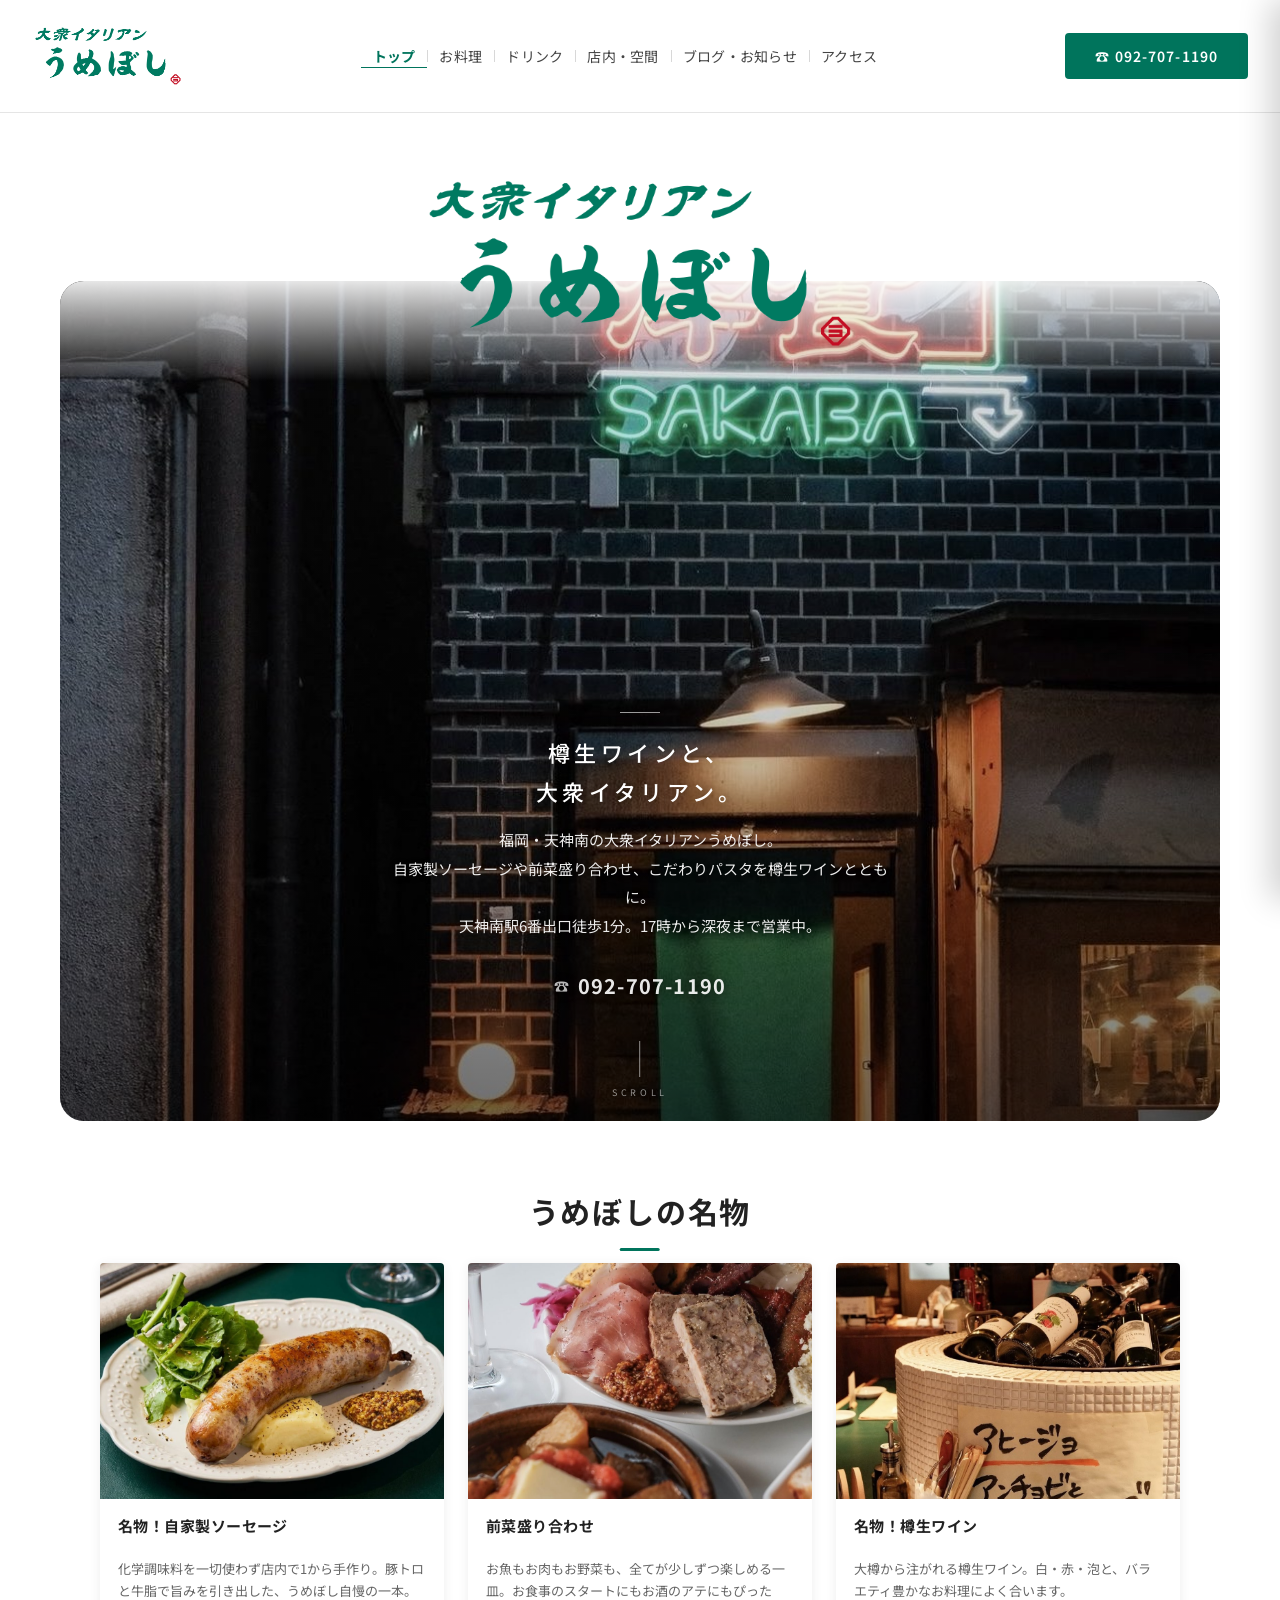
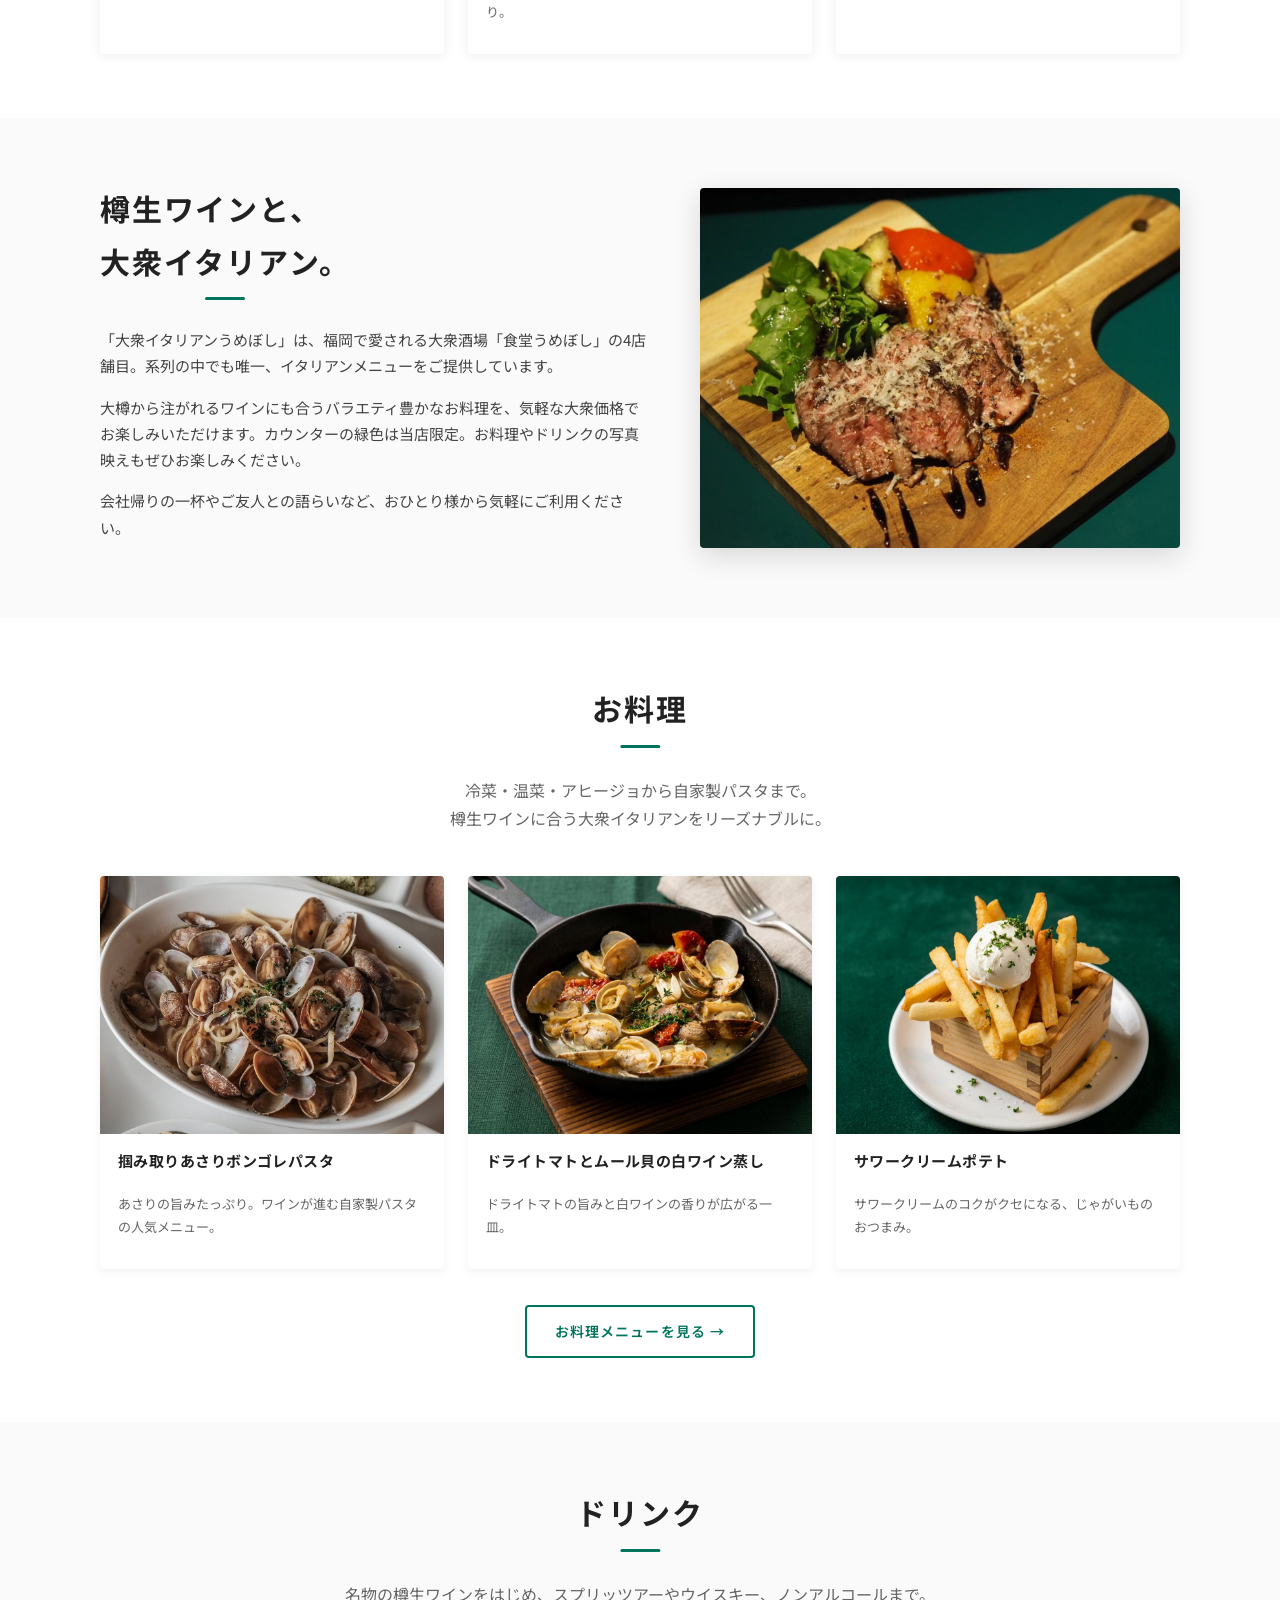
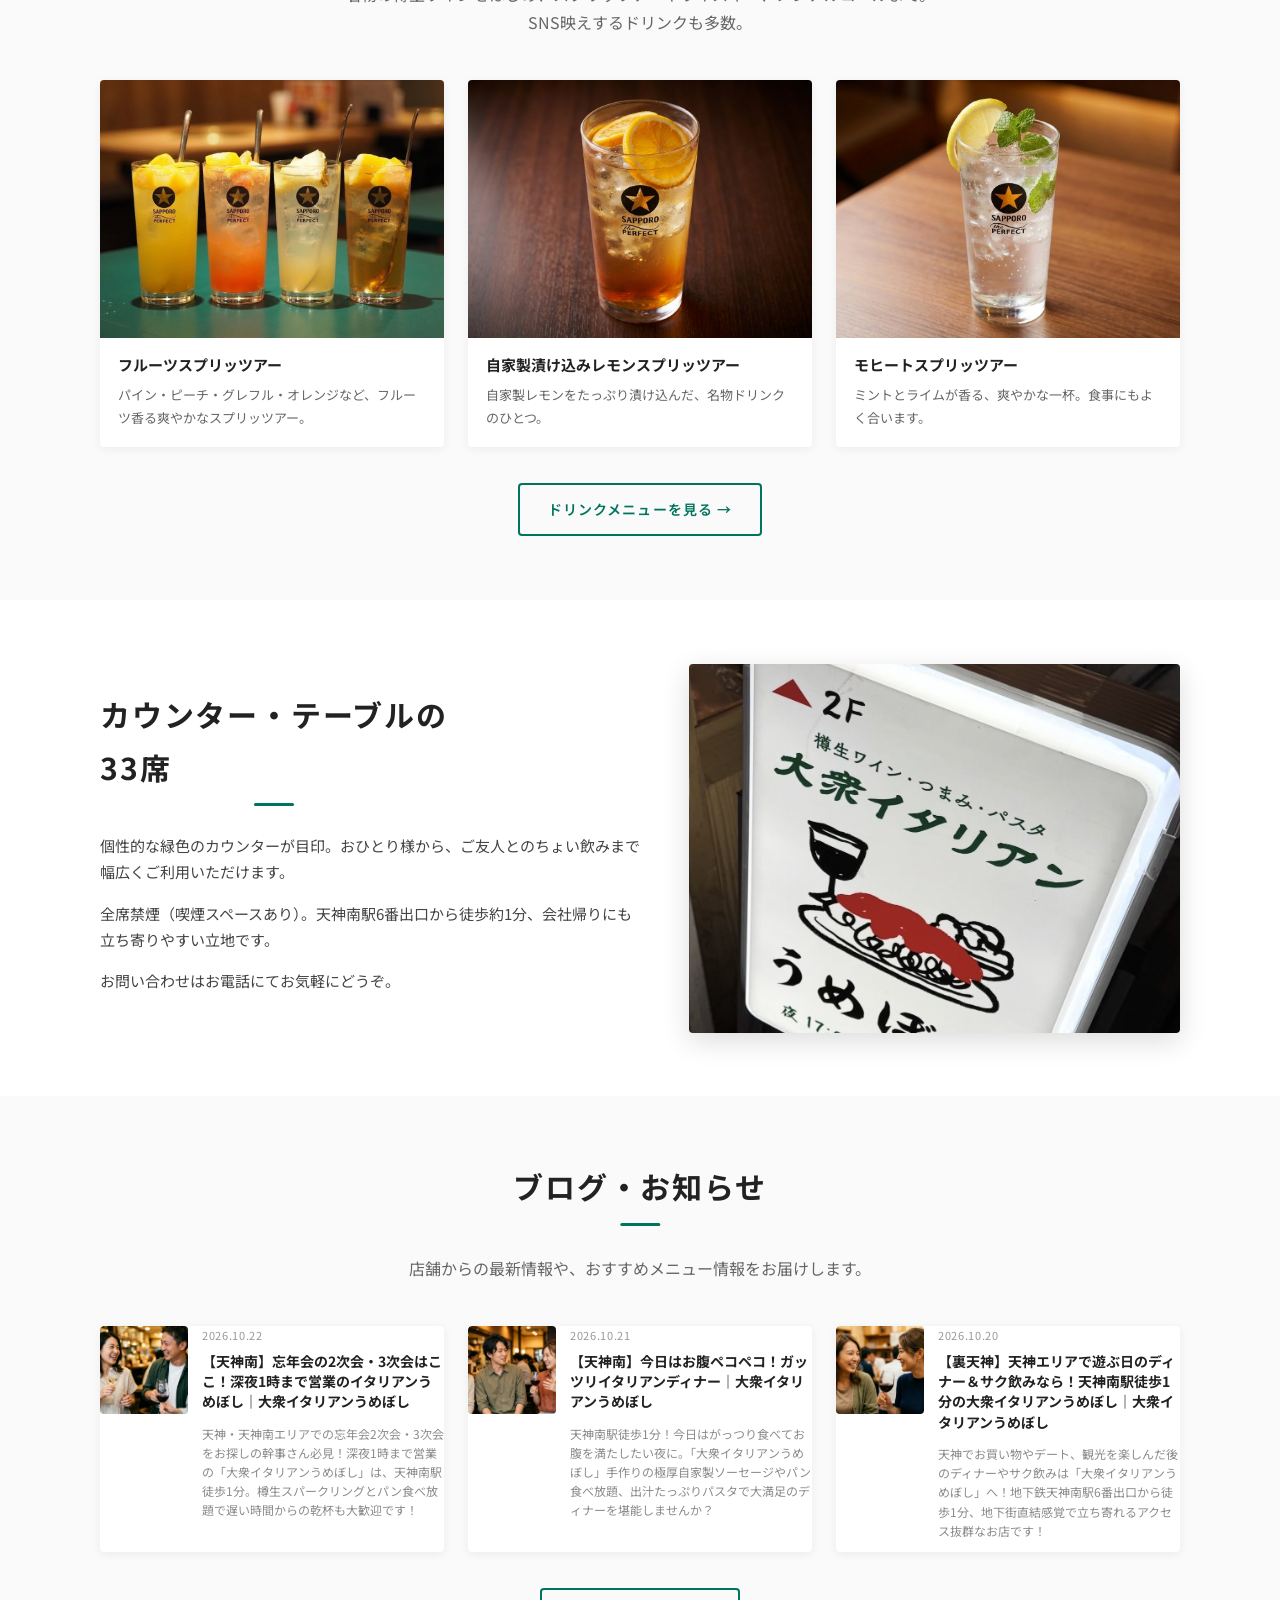
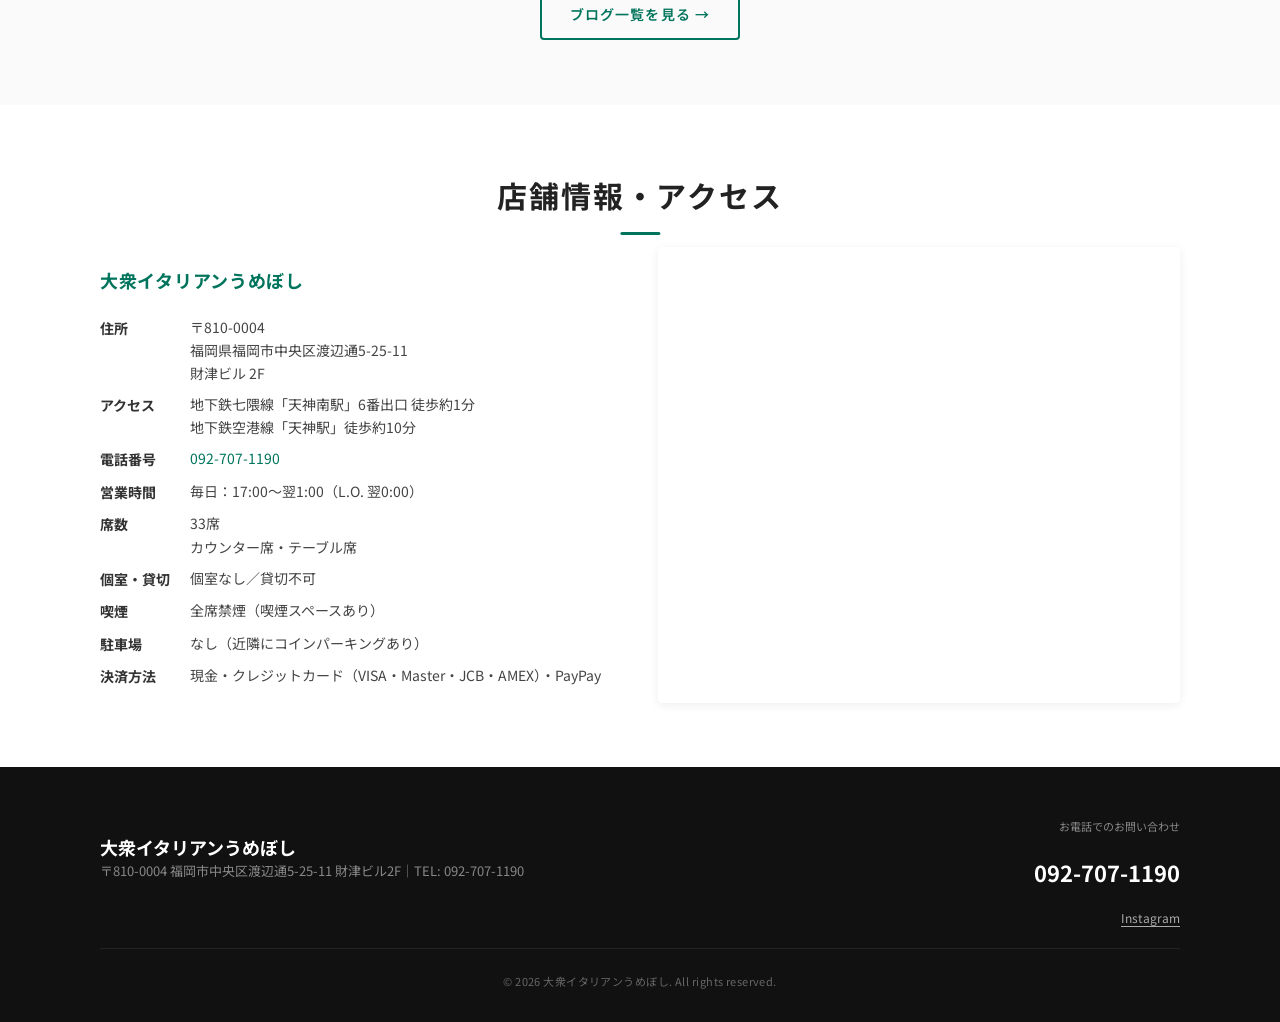
==== commit e666e47f: "Harden blog rendering and update CMS without changing employee publishing" ====
--- a/index.html
+++ b/index.html
@@ -124,6 +124,7 @@
   gtag('js', new Date());
   gtag('config', 'G-HL9YXERDKV');
 </script>
+<script src="vendor/blog-security.js"></script>
 </head>
 
 <body class="is-home" data-page="home">
@@ -349,7 +350,7 @@
       grid.innerHTML = '';
       top3.forEach(p => {
         const img = p.image ? String(p.image).replace(/^\.\.\//, './') : '';
-        const bg  = img ? `background-image:url('${esc(img)}');` : 'background:#f0f0f0;';
+        const bg  = img ? `background-image:url('${esc(BlogSecurity.imageURL(img))}');` : 'background:#f0f0f0;';
         const el  = document.createElement('article');
         el.className = 'blog-card';
         el.innerHTML = `
